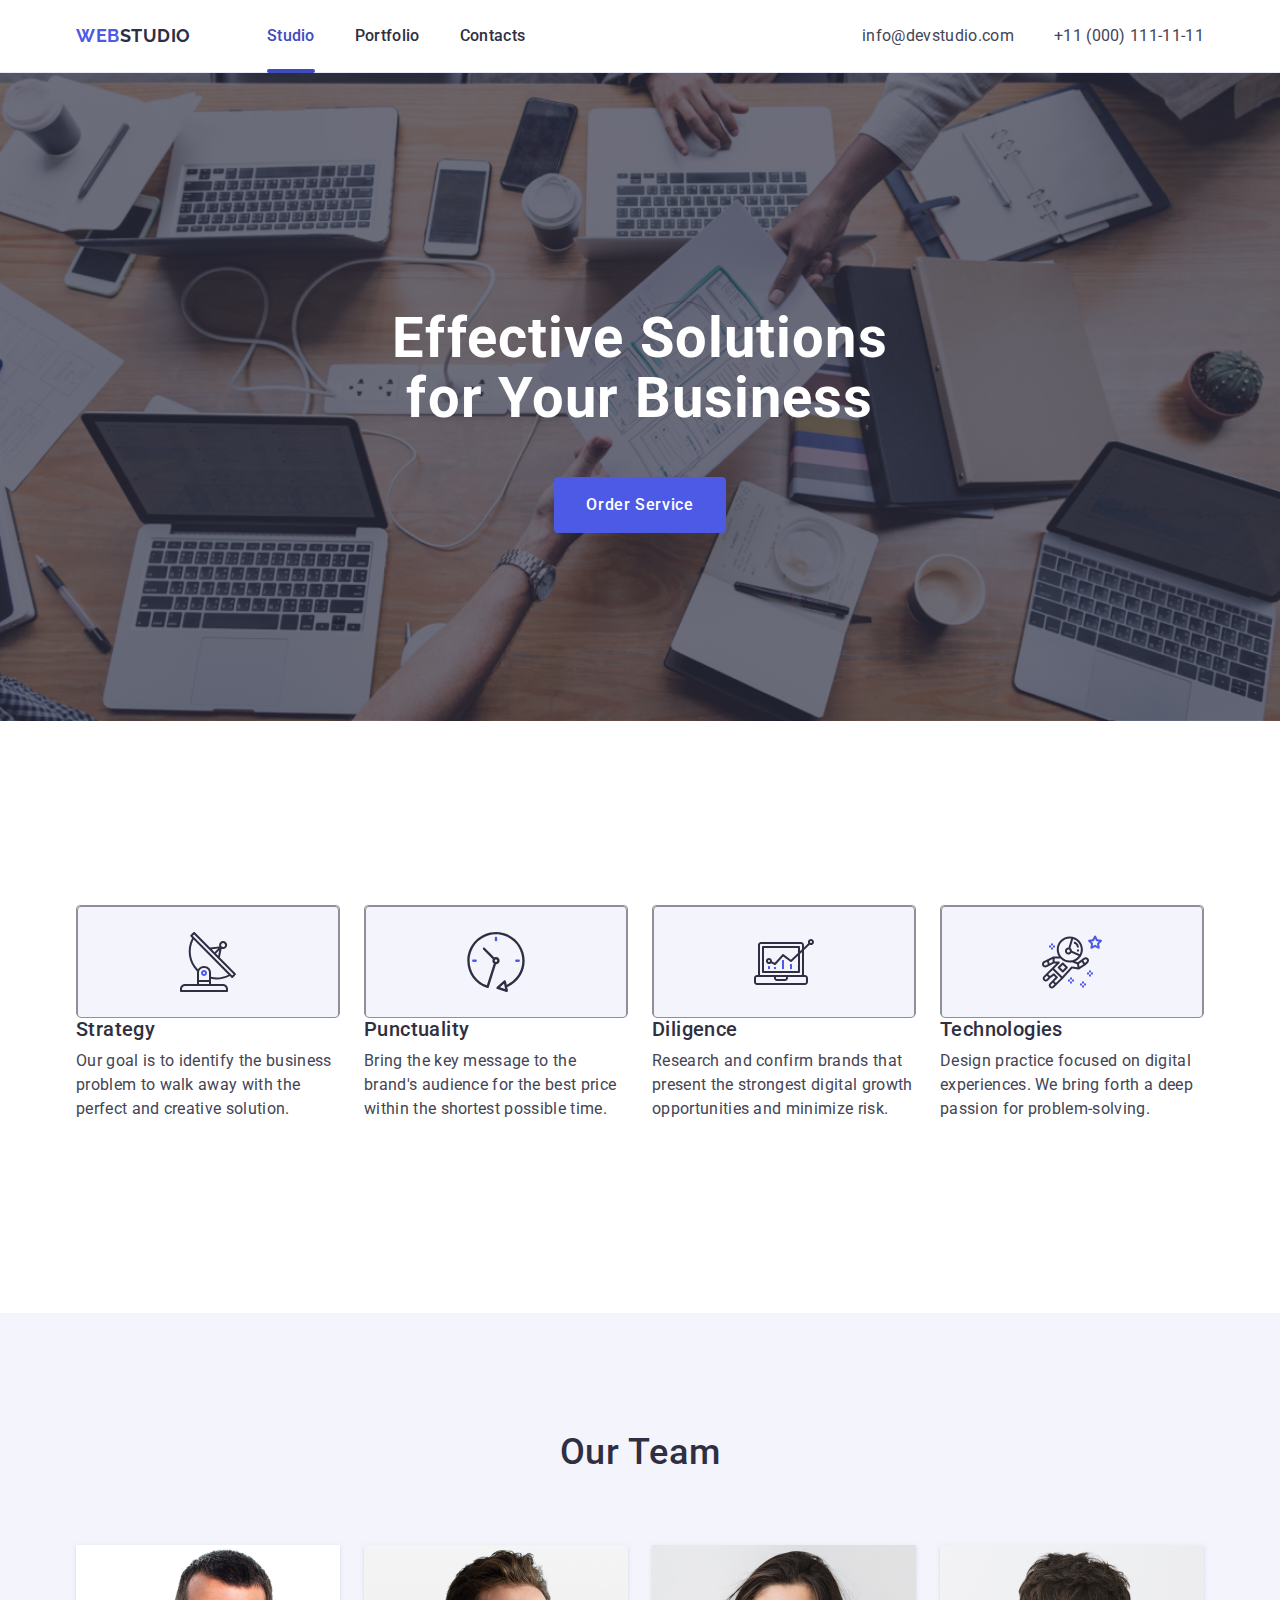
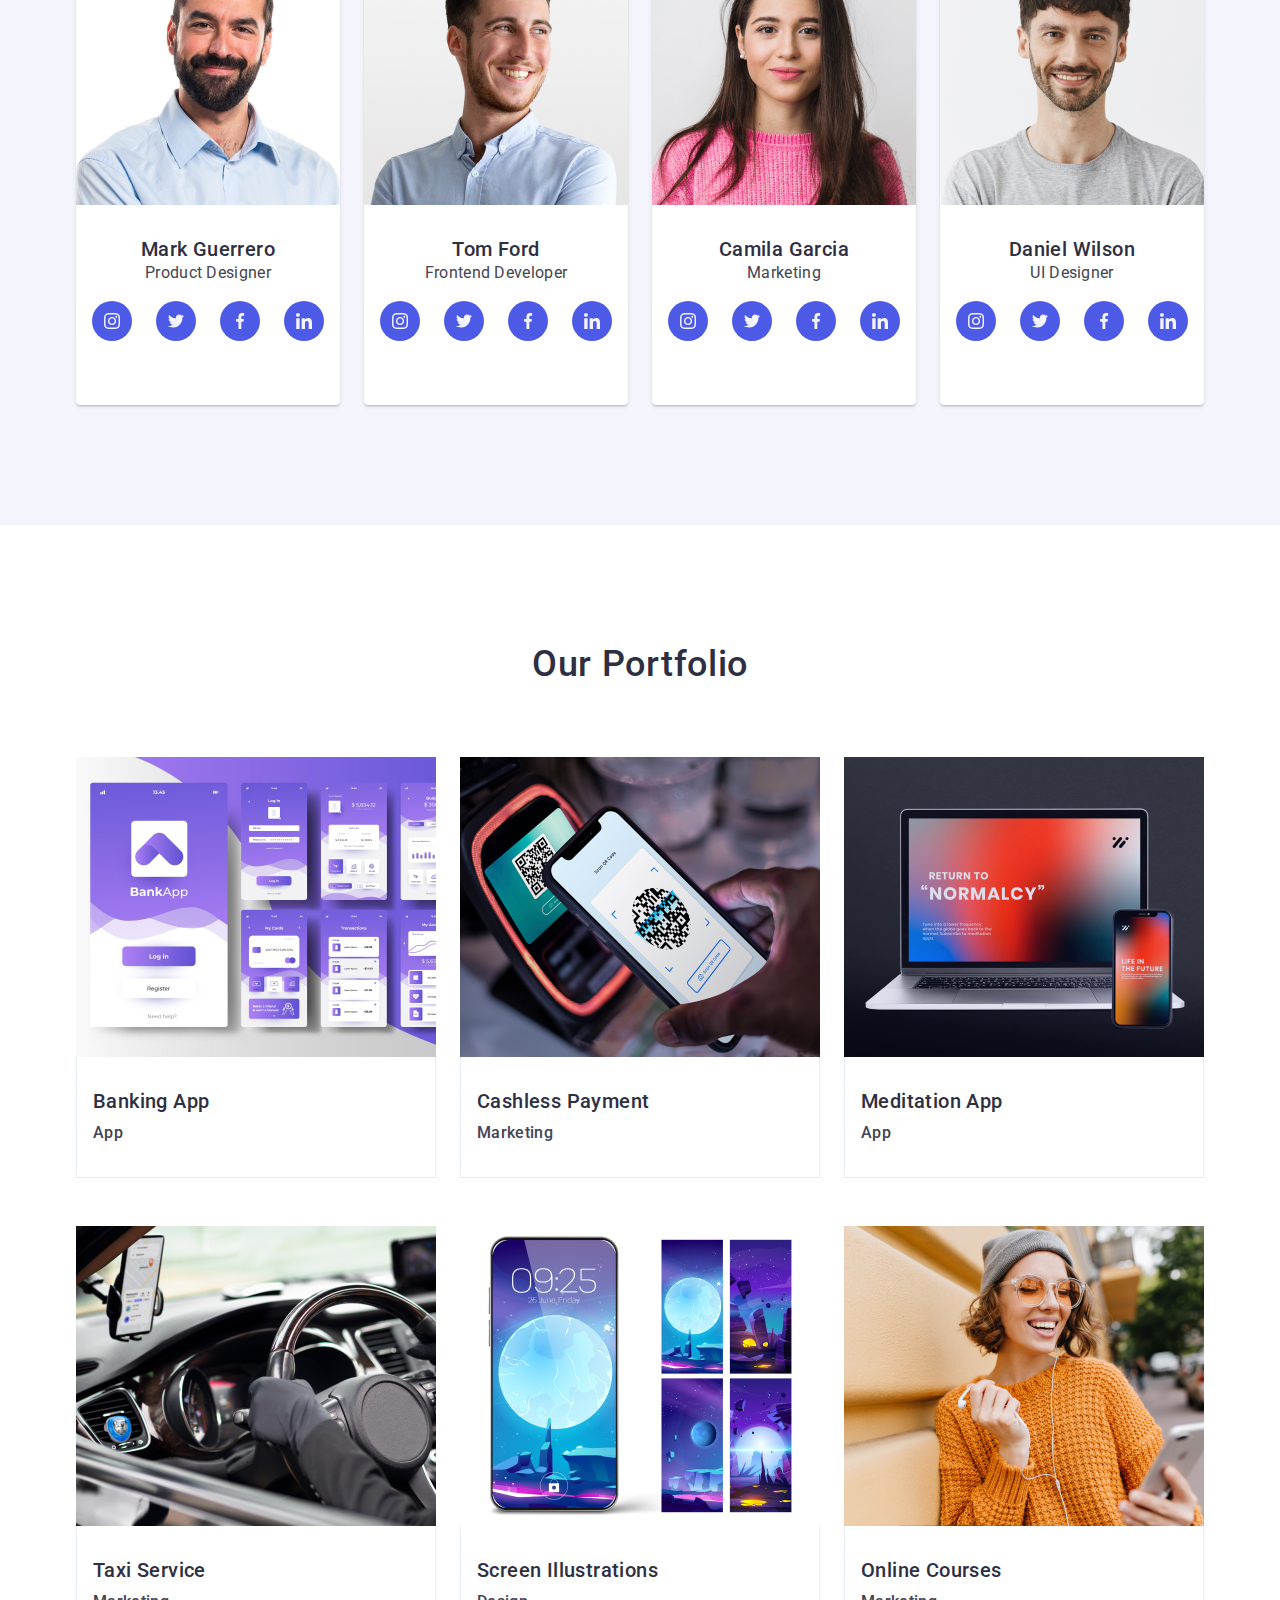
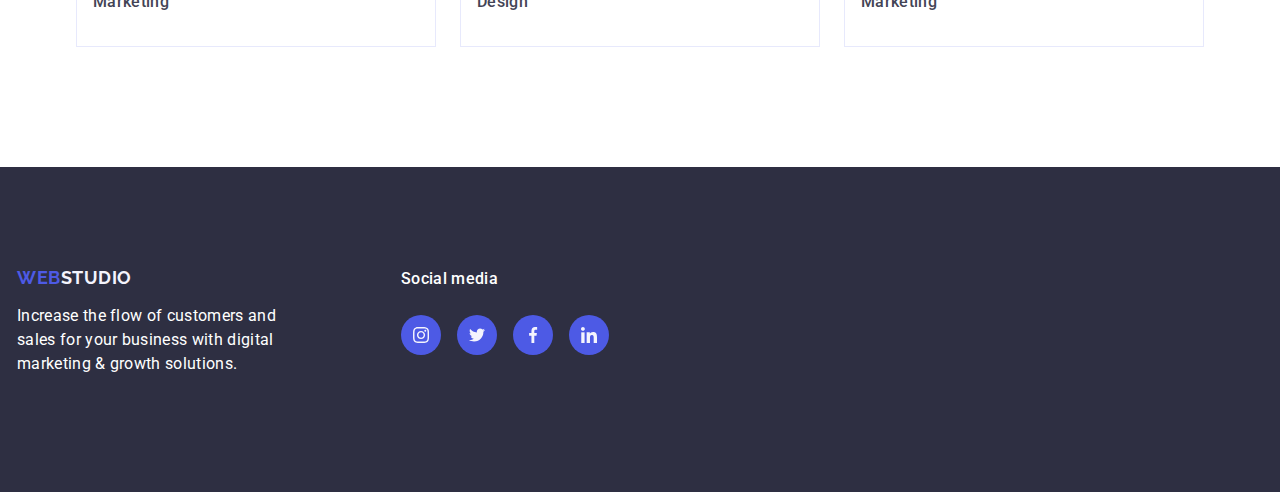
==== index.html @ f982f707 "add index file" ====
<!DOCTYPE html>
<html lang="en">
  <head>
    <meta charset="UTF-8" />
    <meta name="viewport" content="width=device-width, initial-scale=1.0" />
    <title>Document</title>
    <link
      rel="stylesheet"
      href="https://cdnjs.cloudflare.com/ajax/libs/modern-normalize/3.0.1/modern-normalize.min.css"
    />
    <link rel="preconnect" href="https://fonts.googleapis.com" />
    <link rel="preconnect" href="https://fonts.gstatic.com" crossorigin />
    <link
      href="https://fonts.googleapis.com/css2?family=Raleway:ital,wght@0,700;1,700&family=Roboto:wght@400;500;700&display=swap"
      rel="stylesheet"
    />

    <link rel="stylesheet" href="./css/styles.css" />
  </head>
  <body>
    <header class="main-header">
      <div class="container header-container">
        <nav class="header-nav">
          <a class="title" href="./index.html"
            >Web<span class="studio-header">Studio</span></a
          >
          <ul class="nav-list">
            <li><a class="nav-item active" href="./index.html">Studio</a></li>
            <li><a class="nav-item" href="">Portfolio</a></li>
            <li><a class="nav-item" href="">Contacts</a></li>
          </ul>
        </nav>
        <address class="address">
          <ul class="contact-list">
            <li>
              <a class="contact-info" href="mailto:info@devstudio.com"
                >info@devstudio.com</a
              >
            </li>
            <li>
              <a class="contact-info" href="tel:+110001111111"
                >+11 (000) 111-11-11</a
              >
            </li>
          </ul>
        </address>
      </div>
    </header>

    <main>
      <section class="hero-img">
        <div class="container">
          <h1 class="caption">Effective Solutions for Your Business</h1>
          <button class="button-service" type="button">Order Service</button>
        </div>
      </section>

      <section class="section-items">
        <div class="container section-list-items">
          <h2 class="visually-hidden">Key Principles of Growth</h2>
          <ul class="section-item">
            <li class="item">
              <div class="background-key-princ">
                <svg class="svg-item" width="64" height="64">
                  <use href="./images/icons.svg#icon-antenna"></use>
                </svg>
              </div>
              <h3 class="subject">Strategy</h3>
              <p class="text">
                Our goal is to identify the business problem to walk away with
                the perfect and creative solution.
              </p>
            </li>
            <li class="item">
              <div class="background-key-princ">
                <svg class="svg-item" width="64" height="64">
                  <use href="./images/icons.svg#icon-clock"></use>
                </svg>
              </div>
              <h3 class="subject">Punctuality</h3>
              <p class="text">
                Bring the key message to the brand's audience for the best price
                within the shortest possible time.
              </p>
            </li>
            <li class="item">
              <div class="background-key-princ">
                <svg class="svg-item" width="64" height="64">
                  <use href="./images/icons.svg#icon-diagram"></use>
                </svg>
              </div>
              <h3 class="subject">Diligence</h3>
              <p class="text">
                Research and confirm brands that present the strongest digital
                growth opportunities and minimize risk.
              </p>
            </li>
            <li class="item">
              <div class="background-key-princ">
                <svg class="svg-item" width="64" height="64">
                  <use href="./images/icons.svg#icon-astronaut"></use>
                </svg>
              </div>
              <h3 class="subject">Technologies</h3>
              <p class="text">
                Design practice focused on digital experiences. We bring forth a
                deep passion for problem-solving.
              </p>
            </li>
          </ul>
        </div>
      </section>

      <section class="section-team">
        <div class="container">
          <h2 class="team-item">Our Team</h2>
          <div class="list-team">
            <ul class="team">
              <li class="co-workers">
                <img
                  src="./images/Mark_Guerrero.jpg"
                  alt="Picture of Mark Guerrero"
                  width="264"
                  height="260"
                />

                <div class="employees">
                  <h3 class="title-employee">Mark Guerrero</h3>
                  <p class="text">Product Designer</p>
                  <ul class="social-list">
                    <li class="list-icon">
                      <a
                        class="social-links"
                        href="./index.html"
                        target="_blank"
                        rel="noopener noreferrer"
                      >
                        <svg class="icon" width="16" height="16">
                          <use
                            href="./images/icons.svg#icon-instagram"
                          ></use>
                        </svg>
                      </a>
                    </li>
                    <li class="list-icon">
                      <a
                        class="social-links"
                        href="https://www.twitter.com"
                        target="_blank"
                        rel="noopener noreferrer"
                      >
                        <svg class="icon" width="16" height="16">
                          <use
                            href="./images/icons.svg#icon-twitter"
                          ></use>
                        </svg>
                      </a>
                    </li>
                    <li class="list-icon">
                      <a
                        class="social-links"
                        href="./index.html"
                        target="_blank"
                        rel="noopener noreferrer"
                      >
                        <svg class="icon" width="16" height="16">
                          <use
                            href="./images/icons.svg#icon-facebook"
                          ></use>
                        </svg>
                      </a>
                    </li>
                    <li class="list-icon">
                      <a
                        class="social-links"
                        href="./index.html"
                        target="_blank"
                        rel="noopener noreferrer"
                      >
                        <svg class="icon" width="16" height="16">
                          <use
                            href="./images/icons.svg#icon-linkedin"
                          ></use>
                        </svg>
                      </a>
                    </li>
                  </ul>
                </div>
              </li>
              <li class="co-workers">
                <img
                  src="./images/Tom_Ford.jpg"
                  alt="Picture of Tom Ford"
                  width="264"
                  height="260"
                />
                <div class="employees">
                  <h3 class="title-employee">Tom Ford</h3>
                  <p class="text">Frontend Developer</p>
                  <ul class="social-list">
                    <li class="list-icon">
                      <a
                        class="social-links"
                        href="./index.html"
                        target="_blank"
                        rel="noopener noreferrer"
                      >
                        <svg class="icon" width="16" height="16">
                          <use
                            href="./images/icons.svg#icon-instagram"
                          ></use>
                        </svg>
                      </a>
                    </li>
                    <li class="list-icon">
                      <a
                        class="social-links"
                        href="https://www.twitter.com"
                        target="_blank"
                        rel="noopener noreferrer"
                      >
                        <svg class="icon" width="16" height="16">
                          <use
                            href="./images/icons.svg#icon-twitter"
                          ></use>
                        </svg>
                      </a>
                    </li>
                    <li class="list-icon">
                      <a
                        class="social-links"
                        href="./index.html"
                        target="_blank"
                        rel="noopener noreferrer"
                      >
                        <svg class="icon" width="16" height="16">
                          <use
                            href="./images/icons.svg#icon-facebook"
                          ></use>
                        </svg>
                      </a>
                    </li>
                    <li class="list-icon">
                      <a
                        class="social-links"
                        href="./index.html"
                        target="_blank"
                        rel="noopener noreferrer"
                      >
                        <svg class="icon" width="16" height="16">
                          <use
                            href="./images/icons.svg#icon-linkedin"
                          ></use>
                        </svg>
                      </a>
                    </li>
                  </ul>
                </div>
              </li>

              <li class="co-workers">
                <img
                  src="./images/Camila_Garcia.jpg"
                  alt="Picture of Camila Garcia"
                  width="264"
                  height="260"
                />
                <div class="employees">
                  <h3 class="title-employee">Camila Garcia</h3>
                  <p class="text">Marketing</p>
                  <ul class="social-list">
                    <li class="list-icon">
                      <a
                        class="social-links"
                        href="./index.html"
                        target="_blank"
                        rel="noopener noreferrer"
                      >
                        <svg class="icon" width="16" height="16">
                          <use
                            href="./images/icons.svg#icon-instagram"
                          ></use>
                        </svg>
                      </a>
                    </li>
                    <li class="list-icon">
                      <a
                        class="social-links"
                        href="https://www.twitter.com"
                        target="_blank"
                        rel="noopener noreferrer"
                      >
                        <svg class="icon" width="16" height="16">
                          <use
                            href="./images/icons.svg#icon-twitter"
                          ></use>
                        </svg>
                      </a>
                    </li>
                    <li class="list-icon">
                      <a
                        class="social-links"
                        href="./index.html"
                        target="_blank"
                        rel="noopener noreferrer"
                      >
                        <svg class="icon" width="16" height="16">
                          <use
                            href="./images/icons.svg#icon-facebook"
                          ></use>
                        </svg>
                      </a>
                    </li>
                    <li class="list-icon">
                      <a
                        class="social-links"
                        href="./index.html"
                        target="_blank"
                        rel="noopener noreferrer"
                      >
                        <svg class="icon" width="16" height="16">
                          <use
                            href="./images/icons.svg#icon-linkedin"
                          ></use>
                        </svg>
                      </a>
                    </li>
                  </ul>
                </div>
              </li>

              <li class="co-workers">
                <img
                  src="./images/Daniel_Wilson.jpg"
                  alt="Picture of Daniel Wilson"
                  width="264"
                  height="260"
                />
                <div class="employees">
                  <h3 class="title-employee">Daniel Wilson</h3>
                  <p class="text">UI Designer</p>

                  <ul class="social-list">
                    <li class="list-icon">
                      <a
                        class="social-links"
                        href="./index.html"
                        target="_blank"
                        rel="noopener noreferrer"
                      >
                        <svg class="icon" width="16" height="16">
                          <use
                            href="./images/icons.svg#icon-instagram"
                          ></use>
                        </svg>
                      </a>
                    </li>
                    <li class="list-icon">
                      <a
                        class="social-links"
                        href="https://www.twitter.com"
                        target="_blank"
                        rel="noopener noreferrer"
                      >
                        <svg class="icon" width="16" height="16">
                          <use
                            href="./images/icons.svg#icon-twitter"
                          ></use>
                        </svg>
                      </a>
                    </li>
                    <li class="list-icon">
                      <a
                        class="social-links"
                        href="./index.html"
                        target="_blank"
                        rel="noopener noreferrer"
                      >
                        <svg class="icon" width="16" height="16">
                          <use
                            href="./images/icons.svg#icon-facebook"
                          ></use>
                        </svg>
                      </a>
                    </li>
                    <li class="list-icon">
                      <a
                        class="social-links"
                        href="./index.html"
                        target="_blank"
                        rel="noopener noreferrer"
                      >
                        <svg class="icon" width="16" height="16">
                          <use
                            href="./images/icons.svg#icon-linkedin"
                          ></use>
                        </svg>
                      </a>
                    </li>
                  </ul>
                </div>
              </li>
            </ul>
          </div>
        </div>
      </section>

      <section class="section-portfolio">
        <div class="container">
          <h2 class="portfolio">Our Portfolio</h2>
          <ul class="list-portfolio">
            <li class="list-item-portfolio">
              <div class="overlay-div">
                <img
                  src="./images/banking.jpg"
                  alt="interface of banking app"
                  width="360"
                  height="300"
                />
                <p class="overlay">
                  14 Stylish and User-Friendly App Design Concepts · Task
                  Manager App · Calorie Tracker App · Exotic Fruit Ecommerce App
                  · Cloud Storage App
                </p>
              </div>
              <div class="item-portfolio">
                <h3 class="title-portfolio">Banking App</h3>
                <p class="subtitle-portfolio">App</p>
              </div>
            </li>
            <li class="list-item-portfolio">
              <div class="overlay-div">
                <img
                  src="./images/Cashless-Payment.jpg"
                  alt="process of cashless payment"
                  width="360"
                  height="300"
                />
                <p class="overlay">
                  14 Stylish and User-Friendly App Design Concepts · Task
                  Manager App · Calorie Tracker App · Exotic Fruit Ecommerce App
                  · Cloud Storage App
                </p>
              </div>
              <div class="item-portfolio">
                <h3 class="title-portfolio">Cashless Payment</h3>
                <p class="subtitle-portfolio">Marketing</p>
              </div>
            </li>
            <li class="list-item-portfolio">
              <div class="overlay-div">
                <img
                  src="./images/Meditation-App.jpg"
                  alt="Showing app"
                  width="360"
                  height="300"
                />
                <p class="overlay">
                  14 Stylish and User-Friendly App Design Concepts · Task
                  Manager App · Calorie Tracker App · Exotic Fruit Ecommerce App
                  · Cloud Storage App
                </p>
              </div>
              <div class="item-portfolio">
                <h3 class="title-portfolio">Meditation App</h3>
                <p class="subtitle-portfolio">App</p>
              </div>
            </li>

            <li class="list-item-portfolio">
              <div class="overlay-div">
                <img
                  src="./images/Taxi-Service.jpg"
                  alt="Car with driver"
                  width="360"
                  height="300"
                />
                <p class="overlay">
                  14 Stylish and User-Friendly App Design Concepts · Task
                  Manager App · Calorie Tracker App · Exotic Fruit Ecommerce App
                  · Cloud Storage App
                </p>
              </div>
              <div class="item-portfolio">
                <h3 class="title-portfolio">Taxi Service</h3>
                <p class="subtitle-portfolio">Marketing</p>
              </div>
            </li>

            <li class="list-item-portfolio">
              <div class="overlay-div">
                <img
                  src="./images/Screen-Illustrations.jpg"
                  alt="Home Screen with wallpaper"
                  width="360"
                  height="300"
                />
                <p class="overlay">
                  14 Stylish and User-Friendly App Design Concepts · Task
                  Manager App · Calorie Tracker App · Exotic Fruit Ecommerce App
                  · Cloud Storage App
                </p>
              </div>
              <div class="item-portfolio">
                <h3 class="title-portfolio">Screen Illustrations</h3>
                <p class="subtitle-portfolio">Design</p>
              </div>
            </li>

            <li class="list-item-portfolio">
              <div class="overlay-div">
                <img
                  src="./images/Online-Courses.jpg"
                  alt="Woman with a headphones"
                  width="360"
                  height="300"
                />
                <p class="overlay">
                  14 Stylish and User-Friendly App Design Concepts · Task
                  Manager App · Calorie Tracker App · Exotic Fruit Ecommerce App
                  · Cloud Storage App
                </p>
              </div>
              <div class="item-portfolio">
                <h3 class="title-portfolio">Online Courses</h3>
                <p class="subtitle-portfolio">Marketing</p>
              </div>
            </li>
          </ul>
        </div>
      </section>
    </main>

    <footer class="footer">
      <div class="container footer-wrapper">
        <div class="logo-name">
          <a class="title-footer" href="./index.html"
            >Web<span class="studio-footer">Studio </span>
          </a>
          <p class="text-footer">
            Increase the flow of customers and sales for your business with
            digital marketing & growth solutions.
          </p>
        </div>
        <div class="text-list">
          <p class="social-footer">Social media</p>

          <ul class="social-list-footer">
            <li class="list-icon icon-footer">
              <a
                class="social-links-footer"
                href="./index.html"
                target="_blank"
                rel="noopener noreferrer"
              >
                <svg class="icon" width="24" height="24">
                  <use href="./images/icons.svg#icon-instagram"></use>
                </svg>
              </a>
            </li>
            <li class="list-icon icon-footer">
              <a
                class="social-links-footer"
                href="https://www.twitter.com"
                target="_blank"
                rel="noopener noreferrer"
              >
                <svg class="icon" width="24" height="24">
                  <use href="./images/icons.svg#icon-twitter"></use>
                </svg>
              </a>
            </li>
            <li class="list-icon icon-footer">
              <a
                class="social-links-footer"
                href="./index.html"
                target="_blank"
                rel="noopener noreferrer"
              >
                <svg class="icon" width="24" height="24">
                  <use href="./images/icons.svg#icon-facebook"></use>
                </svg>
              </a>
            </li>
            <li class="list-icon icon-footer">
              <a
                class="social-links-footer"
                href="./index.html"
                target="_blank"
                rel="noopener noreferrer"
              >
                <svg class="icon icon-svg" width="24" height="24">
                  <use href="./images/icons.svg#icon-linkedin"></use>
                </svg>
              </a>
            </li>
          </ul>
        </div>
      </div>
    </footer>
  </body>
</html>
---- css/styles.css ----
body {
  font-family: 'Roboto', sans-serif;
  font-weight: 500;
  font-size: 16px;
  line-height: 1.5;
  letter-spacing: 2%;
  color: #434455;
  background-color: #ffffff;
}
:root {
  --cornflower: #6495ed;
}
a {
  text-decoration: none;
}
img {
  display: block;
}
*,
*::before,
*::after {
  box-sizing: border-box;
  margin: 0;
  padding: 0;
  border: 0;
  font-size: 100%;
  font: inherit;
  vertical-align: baseline;
}
ul,
ol {
  list-style: none;
  margin: 0;
  padding: 0;
}
h1,
h2,
h3,
h4,
h5,
h6,
p {
  margin: 0;
}

.container {
  max-width: 1158px;
  padding: 0 15px;
  margin: 0 auto;
}
.main-header {
  border-bottom: 1px solid #e7e9fc;
  box-shadow: 0 1px 6px 0 rgba(46, 47, 66, 0.08),
    0 1px 1px 0 rgba(46, 47, 66, 0.16), 0 2px 1px 0 rgba(46, 47, 66, 0.08);
}

.title {
  font-family: 'Raleway', sans-serif;
  color: #4d5ae5;
  font-weight: 700;
  font-size: 18px;
  line-height: 1.17;
  letter-spacing: 0.03em;
  text-transform: uppercase;
  padding: 24px 0;
  margin-right: 76px;
}

.studio-header {
  font-family: 'Raleway', sans-serif;
  color: #2e2f42;
  font-weight: 700;
  font-size: 18px;
  line-height: 1.17;
  letter-spacing: 0.03em;
  text-transform: uppercase;
}

.header-container {
  display: flex;
  align-items: center;
}
.header-nav {
  display: flex;
  align-items: center;
}
.nav-list {
  display: flex;
  align-items: center;
  gap: 40px;
}

.nav-item.active {
  color: #404bbf;
}

.nav-item.active::after {
  content: '';
  position: absolute;
  bottom: -1px;
  left: 0;
  width: 100%;
  height: 4px;
  color: #404bbf;
  background-color: #404bbf;
  border-radius: 2px;
}

.nav-item {
  color: #2e2f42;
  font-weight: 500;
  letter-spacing: 0.02em;
  padding: 24px 0;
  display: block;
  position: relative;
  transition: color 250ms cubic-bezier(0.4, 0, 0.2, 1);
}

.nav-item:hover,
.nav-item:focus {
  color: #404bbf;
}
.address {
  font-style: normal;
  margin-left: auto;
}
.contact-list {
  display: flex;
  gap: 40px;
  align-items: center;
}

.contact-info {
  display: block;
  color: #434455;
  font-style: normal;
  letter-spacing: 0.02em;
  font-weight: 400;
  padding: 24px 0;
  transition: color 250ms cubic-bezier(0.4, 0, 0.2, 1);
}

.contact-info:hover,
.contact-info:focus {
  color: #404bbf;
}

.hero-img {
  background-image: linear-gradient(rgba(46, 47, 66, 0.7), rgba(46, 47, 66, 0.7)), url(../images/people-office.jpg); 
  padding: 188px 0;
  background-size: cover;
  background-position: center;
  max-width: 1440px;
  margin: auto;
  background-repeat: no-repeat;
}
.caption {
  font-weight: 700;
  font-size: 56px;
  line-height: 1.07;
  text-align: center;
  letter-spacing: 0.02em;
  max-width: 496px;
  color: #ffffff;
  margin: 0 auto;
  margin-top: 48px;
  margin-bottom: 48px;
}
.button-service {
  display: block;
  color: #ffffff;
  background-color: #4d5ae5;
  font-weight: 500;
  cursor: pointer;
  line-height: 1.5;
  letter-spacing: 0.04em;
  padding: 16px 32px;
  margin: 0 auto;
  font-size: 16px;
  border-radius: 4px;
  min-width: 169px;
  border: none;
  transition: background-color 250ms cubic-bezier(0.4, 0, 0.2, 1);;
}

.button-service:hover,
.button-service:focus {
  background-color: #404bbf;
  color: #ffffff;
}

.section-items {
  padding: 120px 0;
}

.visually-hidden {
  position: absolute;
  width: 1px;
  height: 1px;
  margin: -1px;
  border: 0;
  padding: 0;
  white-space: nowrap;
  clip-path: inset(100%);
  clip: rect(0 0 0 0);
  overflow: hidden;
}


.section-item {
  display: flex;
  justify-content: center;
  font-size: 16px;
  align-items: center;
  gap: 24px;
  height: 112px;
  margin-bottom: 8px;
 
}
.background-key-princ {
  display: flex;
  width: 264px;
  height: 112px;
  border: 1px solid #8e8f99;
  background-color: #f4f4fd; 
  border-radius: 4px;
  padding-bottom: 8px;
}
.section-list-items {
  display: flex;
  align-items: center;
  justify-content: center;
  height: 112px; 
  margin-top: 120px;
  margin-bottom: 120px; 
}
.item {
  width: calc((100% - 3 * 24px) / 4);
}

.svg-item {
  width: 264px;
  height: 112px;
  border: 1px solid #8e8f99;
  background-color: #f4f4fd; 
  border-radius: 4px;
  padding: 24px 100px;
}

.subject {
  width: 264px;
  font-weight: 500;
  font-size: 20px;
  line-height: 1.2;
  letter-spacing: 0.02em;
  color: #2e2f42;
  align-items: center;
  margin-bottom: 8px;
}
.text {
  flex-direction: column;
  justify-content: space-between;
  font-weight: 400;
  font-size: 16px;
  line-height: 1.5;
  letter-spacing: 0.02em;
  color: #434455;
}

.section-team {
  background-color: #f4f4fd;
  padding: 120px 0;
}
.team-item {
  font-size: 36px;
  line-height: 1.11;
  text-align: center;
  letter-spacing: 0.02em;
  text-transform: capitalize;
  color: #2e2f42;
  margin-bottom: 72px;
}
.team {
  display: flex;
  gap: 24px;
}
.co-workers {
  background-color: #ffffff;
  border-radius: 0 0 4px 4px;
  width: calc((100% - 72px) / 4);
  text-align: center;
  box-shadow: 0px 1px 6px rgba(46, 47, 66, 0.08), 0px 1px 1px rgba(46, 47, 66, 0.16), 0px 2px 1px rgba(46, 47, 66, 0.08); 
border-radius: 0px 0px 4px 4px;
}
.employees {
  padding: 32px 0;
}

.title-employee {
  font-weight: 500;
  font-size: 20px;
  line-height: 1.2;
  letter-spacing: 0.02em;
  color: #2e2f42;
  
}
.social-list {
  display: flex;
  justify-content: center;
  align-items: center;
  list-style: none;
  margin-top: 8px;
  gap: 24px;
}

.list-icon {
  display: flex; 
  justify-content: center; 
  align-items: center;
  margin-top: 8px;
}
.social-links {
  display: flex;
  align-items: center;
  justify-content: center;
  background-color: #4d5ae5;
  width: 40px;
  height: 40px;
  border-radius: 50%;
  margin-bottom: 32px;
  
}
.icon {
  width: 16px;
  height: 16px;
  fill: #ffffff;
}

.social-links:hover {
  background-color: #31d0aa;
  
}

.section-portfolio {
  padding: 120px 0 120px 0;
}
.portfolio {
  font-size: 36px;
  line-height: 1.11;
  text-align: center;
  letter-spacing: 0.02em;
  text-transform: capitalize;
  color: #2e2f42;
  margin-bottom: 72px;
}

.list-portfolio {
  display: flex;
  flex-wrap: wrap;
  margin-top: 72px;
  gap: 24px;
  row-gap: 48px;
}
.list-portfolio:hover {
  transform: translateY(0%);
}

.item-portfolio {
  border: 1px solid #e7e9fc;
  border-top: none;
  padding: 32px 16px;
}
.list-item-portfolio {
  width: calc((100% - 48px) / 3);
  transition: box-shadow 250ms cubic-bezier(0.4, 0, 0.2, 1);
}
.list-item-portfolio:hover {
  box-shadow: 0px 4px 12px rgba(46, 47, 66, 0.12), 
   0px 4px 6px rgba(46, 47, 66, 0.16), 
  0px 8px 4px rgba(46, 47, 66, 0.1);
  transform: translateY(0%);
}
.overlay-div {
  position: relative;
  overflow: hidden;
}
.overlay {
  position: absolute;
  top: 0;
  left: 0;
  width: 100%;
  height: 100%;
  padding: 40px 32px; 
  font-size: 16px;
  line-height: 1.5;
  letter-spacing: 0.02em;
  color: var(--color-overlay-text, #f4f4fd); 
  background-color: #4d5ae5;
  transform: translateY(100%);
  transition: transform 250ms cubic-bezier(0.4, 0, 0.2, 1); 
}
.overlay-div:hover .overlay {
  transform: translateY(0);
}
.title-portfolio {
  font-weight: 500;
  font-size: 20px;
  line-height: 1.2;
  letter-spacing: 0.02em;
  color: #2e2f42;
  margin-bottom: 8px;
}
.subtitle-portfolio {
  font-size: 16px;
  line-height: 1.5;
  letter-spacing: 0.02em;
  color: #434455;
}
.footer {
  color: #f4f4fd;
  background-color: #2e2f42;
  padding: 100px 0;
}
.footer-wrapper {
  display: flex;
  align-items: baseline;
  margin-right: 120px;
}

.title-footer {
  display: flex;
  font-family: 'Raleway', sans-serif;
  color: #4d5ae5;
  font-weight: 700;
  font-size: 18px;
  line-height: 1.17;
  letter-spacing: 0.03em;
  text-transform: uppercase;
  margin-bottom: 16px;
}
.logo-name {
  margin-right: 120px;
}
.text-footer {
  font-family: var(--font-family);
  font-weight: 400;
  font-size: 16px;
  line-height: 150%;
  letter-spacing: 0.02em;
  margin-bottom: 16px;
  color: #FFFFFF;
  width: 264px;
}

.studio-footer {
  color: #f4f4fd;
}

.social-footer {
  display: flex;
  font-weight: 500;
  font-size: 16px;
  line-height: 1.5;
  letter-spacing: 0.02em;
  margin-bottom: 16px;
  color: #FFFFFF;
 
}
.social-list-footer {
  display: flex;
  gap: 16px; /* Відступи між іконками */
  justify-content: center;
  align-items: center;
  list-style: none;
  padding: 0;
  margin: 0;
}
.social-links-footer {
  display: flex;
  width: 40px; /* Фіксована ширина */
  height: 40px; /* Фіксована висота */
  background-color: #4d5ae5;
  border-radius: 50%;
  align-items: center;
  justify-content: center;
  transition: background-color 250ms cubic-bezier(0.4, 0, 0.2, 1); 
}
.social-links-footer:hover,
.social-links-footer:focus {
  background-color: #31d0aa;
}

.icon-svg {
  width: 16px;
  height: 16px;
  fill: #ffffff;
}
.icon-footer {
  width: 40px;
  height: 40px;
  display: flex; 
  justify-content: center;
  align-items: center;
}
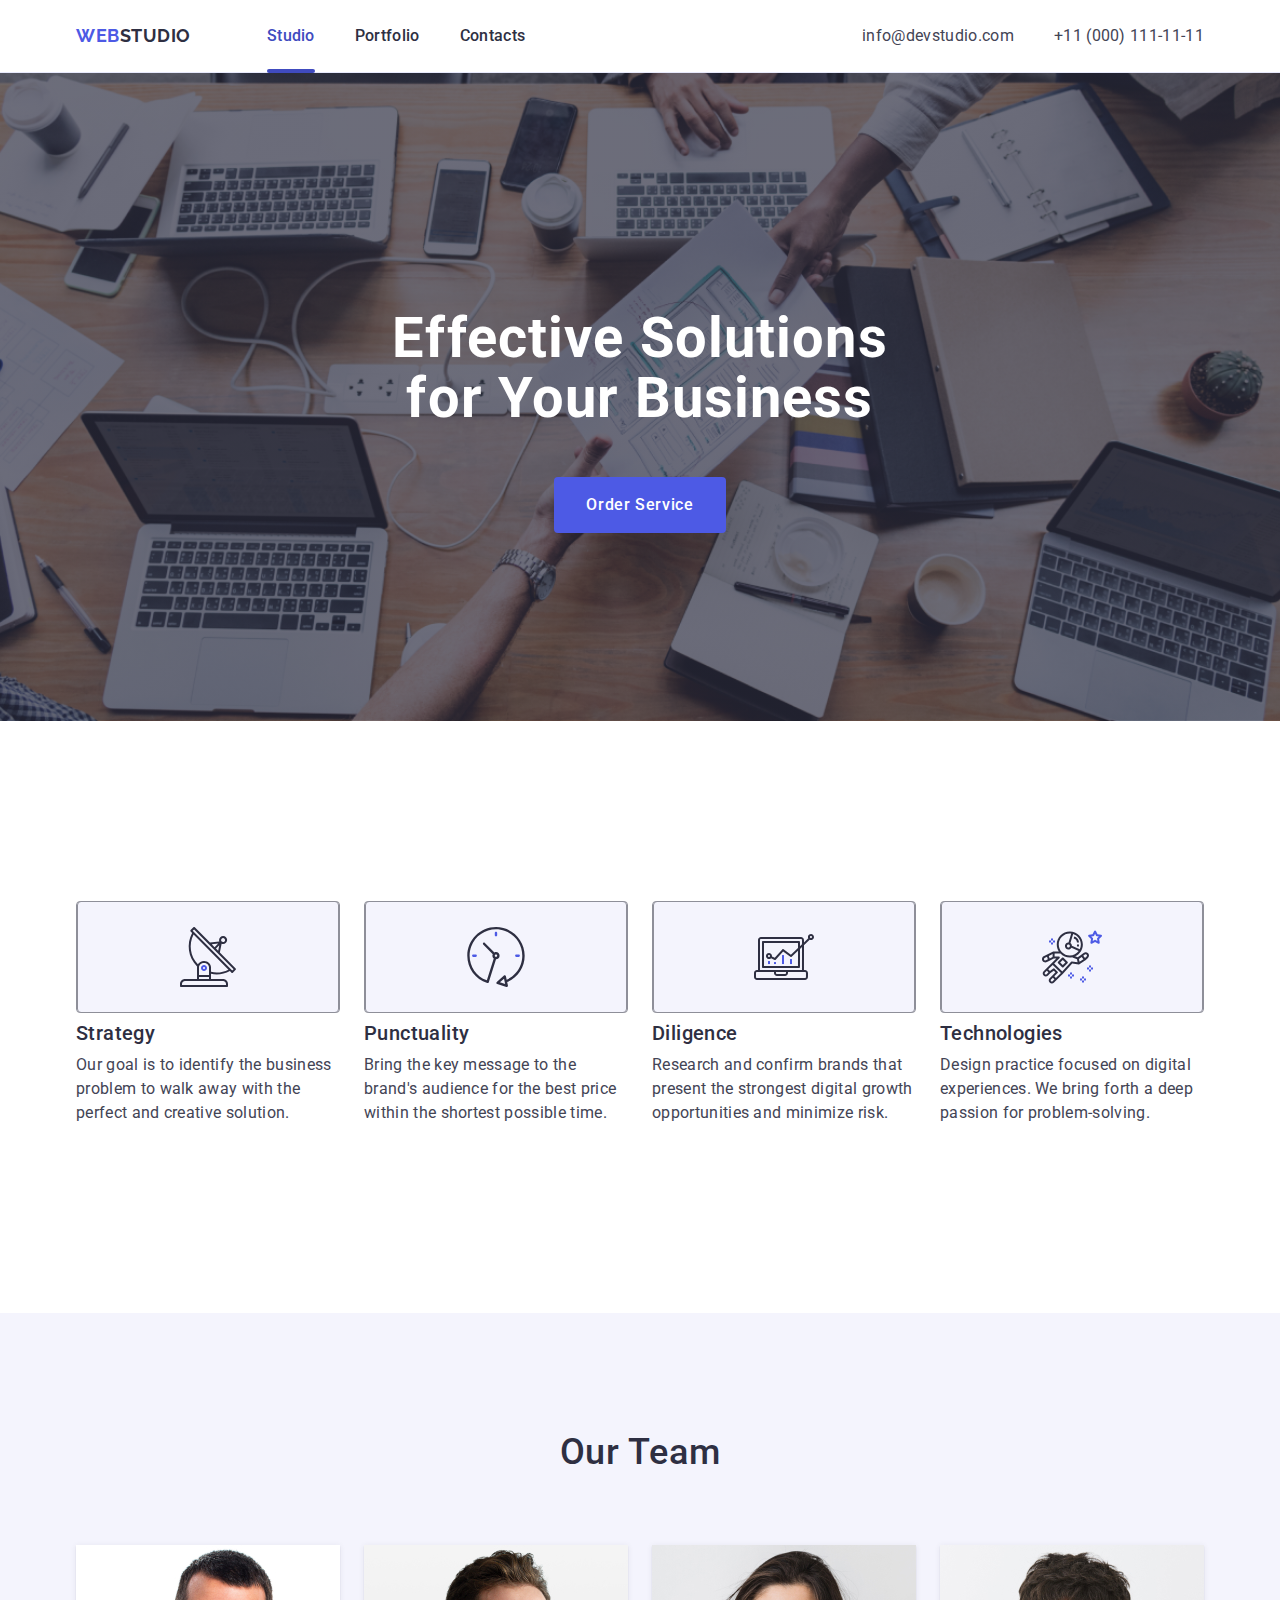
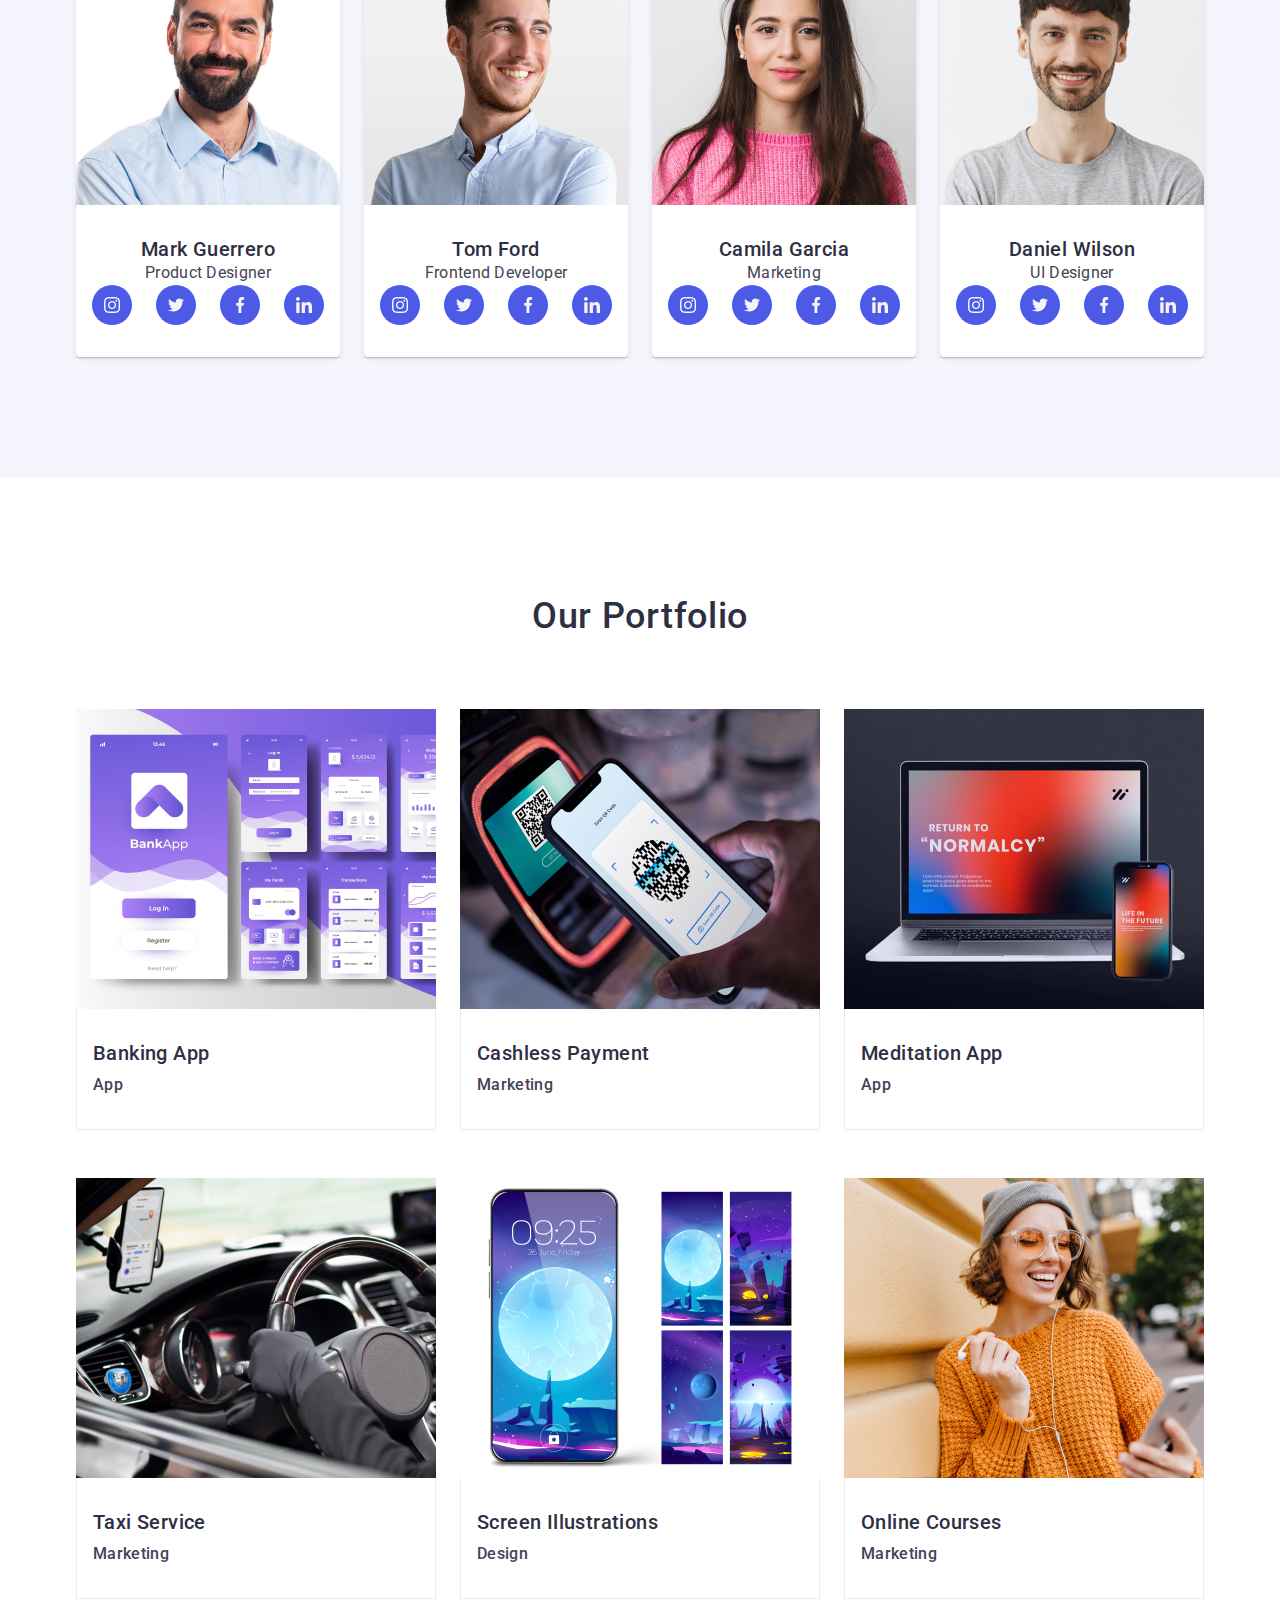
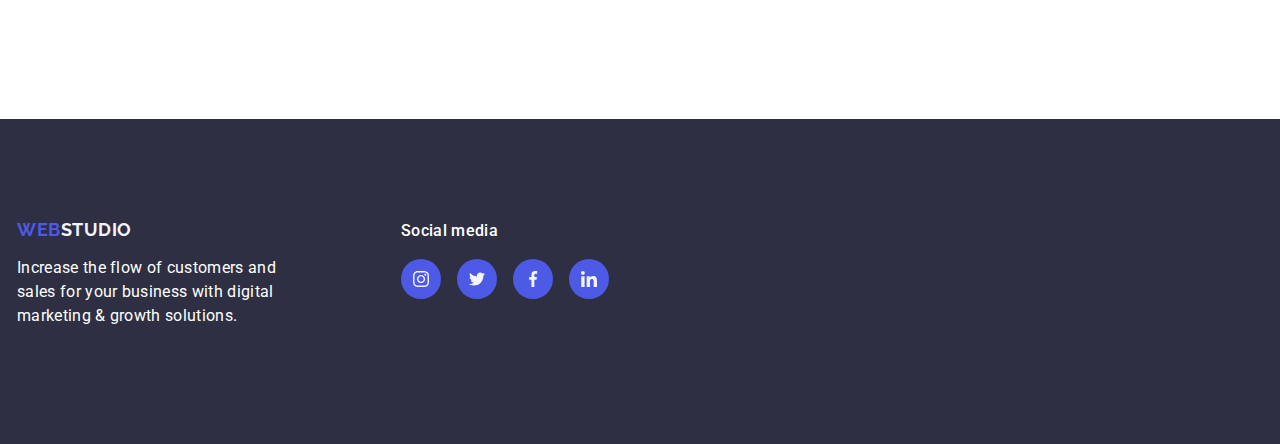
==== commit 9fc46154: "add index file" ====
--- a/index.html
+++ b/index.html
@@ -110,12 +110,12 @@
           </ul>
         </div>
       </section>
-
       <section class="section-team">
         <div class="container">
           <h2 class="team-item">Our Team</h2>
           <div class="list-team">
             <ul class="team">
+           
               <li class="co-workers">
                 <img
                   src="./images/Mark_Guerrero.jpg"
@@ -123,70 +123,65 @@
                   width="264"
                   height="260"
                 />
-
                 <div class="employees">
                   <h3 class="title-employee">Mark Guerrero</h3>
                   <p class="text">Product Designer</p>
-                  <ul class="social-list">
-                    <li class="list-icon">
-                      <a
-                        class="social-links"
-                        href="./index.html"
-                        target="_blank"
-                        rel="noopener noreferrer"
-                      >
-                        <svg class="icon" width="16" height="16">
-                          <use
-                            href="./images/icons.svg#icon-instagram"
-                          ></use>
-                        </svg>
-                      </a>
-                    </li>
-                    <li class="list-icon">
-                      <a
-                        class="social-links"
-                        href="https://www.twitter.com"
-                        target="_blank"
-                        rel="noopener noreferrer"
-                      >
-                        <svg class="icon" width="16" height="16">
-                          <use
-                            href="./images/icons.svg#icon-twitter"
-                          ></use>
-                        </svg>
-                      </a>
-                    </li>
-                    <li class="list-icon">
-                      <a
-                        class="social-links"
-                        href="./index.html"
-                        target="_blank"
-                        rel="noopener noreferrer"
-                      >
-                        <svg class="icon" width="16" height="16">
-                          <use
-                            href="./images/icons.svg#icon-facebook"
-                          ></use>
-                        </svg>
-                      </a>
-                    </li>
-                    <li class="list-icon">
-                      <a
-                        class="social-links"
-                        href="./index.html"
-                        target="_blank"
-                        rel="noopener noreferrer"
-                      >
-                        <svg class="icon" width="16" height="16">
-                          <use
-                            href="./images/icons.svg#icon-linkedin"
-                          ></use>
-                        </svg>
-                      </a>
-                    </li>
-                  </ul>
+                  <div class="social-container">
+                    <ul class="social-list">
+                      <li class="list-icon">
+                        <a
+                          class="social-links"
+                          href="./index.html"
+                          target="_blank"
+                          rel="noopener noreferrer"
+                        >
+                          <svg class="icon" width="16" height="16">
+                            <use href="./images/icons.svg#icon-instagram"></use>
+                          </svg>
+                        </a>
+                      </li>
+                      <li class="list-icon">
+                        <a
+                          class="social-links"
+                          href="https://www.twitter.com"
+                          target="_blank"
+                          rel="noopener noreferrer"
+                        >
+                          <svg class="icon" width="16" height="16">
+                            <use href="./images/icons.svg#icon-twitter"></use>
+                          </svg>
+                        </a>
+                      </li>
+                      <li class="list-icon">
+                        <a
+                          class="social-links"
+                          href="./index.html"
+                          target="_blank"
+                          rel="noopener noreferrer"
+                        >
+                          <svg class="icon" width="16" height="16">
+                            <use href="./images/icons.svg#icon-facebook"></use>
+                          </svg>
+                        </a>
+                      </li>
+                      <li class="list-icon">
+                        <a
+                          class="social-links"
+                          href="./index.html"
+                          target="_blank"
+                          rel="noopener noreferrer"
+                        >
+                          <svg class="icon" width="16" height="16">
+                            <use href="./images/icons.svg#icon-linkedin"></use>
+                          </svg>
+                        </a>
+                      </li>
+                    </ul>
+                  </div>
                 </div>
               </li>
+
+            
               <li class="co-workers">
                 <img
                   src="./images/Tom_Ford.jpg"
@@ -197,67 +192,62 @@
                 <div class="employees">
                   <h3 class="title-employee">Tom Ford</h3>
                   <p class="text">Frontend Developer</p>
-                  <ul class="social-list">
-                    <li class="list-icon">
-                      <a
-                        class="social-links"
-                        href="./index.html"
-                        target="_blank"
-                        rel="noopener noreferrer"
-                      >
-                        <svg class="icon" width="16" height="16">
-                          <use
-                            href="./images/icons.svg#icon-instagram"
-                          ></use>
-                        </svg>
-                      </a>
-                    </li>
-                    <li class="list-icon">
-                      <a
-                        class="social-links"
-                        href="https://www.twitter.com"
-                        target="_blank"
-                        rel="noopener noreferrer"
-                      >
-                        <svg class="icon" width="16" height="16">
-                          <use
-                            href="./images/icons.svg#icon-twitter"
-                          ></use>
-                        </svg>
-                      </a>
-                    </li>
-                    <li class="list-icon">
-                      <a
-                        class="social-links"
-                        href="./index.html"
-                        target="_blank"
-                        rel="noopener noreferrer"
-                      >
-                        <svg class="icon" width="16" height="16">
-                          <use
-                            href="./images/icons.svg#icon-facebook"
-                          ></use>
-                        </svg>
-                      </a>
-                    </li>
-                    <li class="list-icon">
-                      <a
-                        class="social-links"
-                        href="./index.html"
-                        target="_blank"
-                        rel="noopener noreferrer"
-                      >
-                        <svg class="icon" width="16" height="16">
-                          <use
-                            href="./images/icons.svg#icon-linkedin"
-                          ></use>
-                        </svg>
-                      </a>
-                    </li>
-                  </ul>
+                  <div class="social-container">
+                    <ul class="social-list">
+                      <li class="list-icon">
+                        <a
+                          class="social-links"
+                          href="./index.html"
+                          target="_blank"
+                          rel="noopener noreferrer"
+                        >
+                          <svg class="icon" width="16" height="16">
+                            <use href="./images/icons.svg#icon-instagram"></use>
+                          </svg>
+                        </a>
+                      </li>
+                      <li class="list-icon">
+                        <a
+                          class="social-links"
+                          href="https://www.twitter.com"
+                          target="_blank"
+                          rel="noopener noreferrer"
+                        >
+                          <svg class="icon" width="16" height="16">
+                            <use href="./images/icons.svg#icon-twitter"></use>
+                          </svg>
+                        </a>
+                      </li>
+                      <li class="list-icon">
+                        <a
+                          class="social-links"
+                          href="./index.html"
+                          target="_blank"
+                          rel="noopener noreferrer"
+                        >
+                          <svg class="icon" width="16" height="16">
+                            <use href="./images/icons.svg#icon-facebook"></use>
+                          </svg>
+                        </a>
+                      </li>
+                      <li class="list-icon">
+                        <a
+                          class="social-links"
+                          href="./index.html"
+                          target="_blank"
+                          rel="noopener noreferrer"
+                        >
+                          <svg class="icon" width="16" height="16">
+                            <use href="./images/icons.svg#icon-linkedin"></use>
+                          </svg>
+                        </a>
+                      </li>
+                    </ul>
+                  </div>
                 </div>
               </li>
 
+         
               <li class="co-workers">
                 <img
                   src="./images/Camila_Garcia.jpg"
@@ -277,9 +267,7 @@
                         rel="noopener noreferrer"
                       >
                         <svg class="icon" width="16" height="16">
-                          <use
-                            href="./images/icons.svg#icon-instagram"
-                          ></use>
+                          <use href="./images/icons.svg#icon-instagram"></use>
                         </svg>
                       </a>
                     </li>
@@ -291,9 +279,7 @@
                         rel="noopener noreferrer"
                       >
                         <svg class="icon" width="16" height="16">
-                          <use
-                            href="./images/icons.svg#icon-twitter"
-                          ></use>
+                          <use href="./images/icons.svg#icon-twitter"></use>
                         </svg>
                       </a>
                     </li>
@@ -305,9 +291,7 @@
                         rel="noopener noreferrer"
                       >
                         <svg class="icon" width="16" height="16">
-                          <use
-                            href="./images/icons.svg#icon-facebook"
-                          ></use>
+                          <use href="./images/icons.svg#icon-facebook"></use>
                         </svg>
                       </a>
                     </li>
@@ -319,9 +303,7 @@
                         rel="noopener noreferrer"
                       >
                         <svg class="icon" width="16" height="16">
-                          <use
-                            href="./images/icons.svg#icon-linkedin"
-                          ></use>
+                          <use href="./images/icons.svg#icon-linkedin"></use>
                         </svg>
                       </a>
                     </li>
@@ -329,6 +311,7 @@
                 </div>
               </li>
 
+         
               <li class="co-workers">
                 <img
                   src="./images/Daniel_Wilson.jpg"
@@ -339,65 +322,58 @@
                 <div class="employees">
                   <h3 class="title-employee">Daniel Wilson</h3>
                   <p class="text">UI Designer</p>
-
-                  <ul class="social-list">
-                    <li class="list-icon">
-                      <a
-                        class="social-links"
-                        href="./index.html"
-                        target="_blank"
-                        rel="noopener noreferrer"
-                      >
-                        <svg class="icon" width="16" height="16">
-                          <use
-                            href="./images/icons.svg#icon-instagram"
-                          ></use>
-                        </svg>
-                      </a>
-                    </li>
-                    <li class="list-icon">
-                      <a
-                        class="social-links"
-                        href="https://www.twitter.com"
-                        target="_blank"
-                        rel="noopener noreferrer"
-                      >
-                        <svg class="icon" width="16" height="16">
-                          <use
-                            href="./images/icons.svg#icon-twitter"
-                          ></use>
-                        </svg>
-                      </a>
-                    </li>
-                    <li class="list-icon">
-                      <a
-                        class="social-links"
-                        href="./index.html"
-                        target="_blank"
-                        rel="noopener noreferrer"
-                      >
-                        <svg class="icon" width="16" height="16">
-                          <use
-                            href="./images/icons.svg#icon-facebook"
-                          ></use>
-                        </svg>
-                      </a>
-                    </li>
-                    <li class="list-icon">
-                      <a
-                        class="social-links"
-                        href="./index.html"
-                        target="_blank"
-                        rel="noopener noreferrer"
-                      >
-                        <svg class="icon" width="16" height="16">
-                          <use
-                            href="./images/icons.svg#icon-linkedin"
-                          ></use>
-                        </svg>
-                      </a>
-                    </li>
-                  </ul>
+                  <div class="social-container">
+                    <ul class="social-list">
+                      <li class="list-icon">
+                        <a
+                          class="social-links"
+                          href="./index.html"
+                          target="_blank"
+                          rel="noopener noreferrer"
+                        >
+                          <svg class="icon" width="16" height="16">
+                            <use href="./images/icons.svg#icon-instagram"></use>
+                          </svg>
+                        </a>
+                      </li>
+                      <li class="list-icon">
+                        <a
+                          class="social-links"
+                          href="https://www.twitter.com"
+                          target="_blank"
+                          rel="noopener noreferrer"
+                        >
+                          <svg class="icon" width="16" height="16">
+                            <use href="./images/icons.svg#icon-twitter"></use>
+                          </svg>
+                        </a>
+                      </li>
+                      <li class="list-icon">
+                        <a
+                          class="social-links"
+                          href="./index.html"
+                          target="_blank"
+                          rel="noopener noreferrer"
+                        >
+                          <svg class="icon" width="16" height="16">
+                            <use href="./images/icons.svg#icon-facebook"></use>
+                          </svg>
+                        </a>
+                      </li>
+                      <li class="list-icon">
+                        <a
+                          class="social-links"
+                          href="./index.html"
+                          target="_blank"
+                          rel="noopener noreferrer"
+                        >
+                          <svg class="icon" width="16" height="16">
+                            <use href="./images/icons.svg#icon-linkedin"></use>
+                          </svg>
+                        </a>
+                      </li>
+                    </ul>
+                  </div>
                 </div>
               </li>
             </ul>
--- a/css/styles.css
+++ b/css/styles.css
@@ -146,7 +146,11 @@
 }
 
 .hero-img {
-  background-image: linear-gradient(rgba(46, 47, 66, 0.7), rgba(46, 47, 66, 0.7)), url(../images/people-office.jpg); 
+  background-image: linear-gradient(
+      rgba(46, 47, 66, 0.7),
+      rgba(46, 47, 66, 0.7)
+    ),
+    url(../images/people-office.jpg);
   padding: 188px 0;
   background-size: cover;
   background-position: center;
@@ -180,7 +184,7 @@
   border-radius: 4px;
   min-width: 169px;
   border: none;
-  transition: background-color 250ms cubic-bezier(0.4, 0, 0.2, 1);;
+  transition: background-color 250ms cubic-bezier(0.4, 0, 0.2, 1);
 }
 
 .button-service:hover,
@@ -206,7 +210,6 @@
   overflow: hidden;
 }
 
-
 .section-item {
   display: flex;
   justify-content: center;
@@ -215,24 +218,25 @@
   gap: 24px;
   height: 112px;
   margin-bottom: 8px;
- 
 }
 .background-key-princ {
   display: flex;
+  align-items: center;
+  justify-content: center;
   width: 264px;
   height: 112px;
   border: 1px solid #8e8f99;
-  background-color: #f4f4fd; 
+  background-color: #f4f4fd;
   border-radius: 4px;
-  padding-bottom: 8px;
+  margin-bottom: 8px;
 }
 .section-list-items {
   display: flex;
   align-items: center;
   justify-content: center;
-  height: 112px; 
+  height: 112px;
   margin-top: 120px;
-  margin-bottom: 120px; 
+  margin-bottom: 120px;
 }
 .item {
   width: calc((100% - 3 * 24px) / 4);
@@ -242,7 +246,7 @@
   width: 264px;
   height: 112px;
   border: 1px solid #8e8f99;
-  background-color: #f4f4fd; 
+  background-color: #f4f4fd;
   border-radius: 4px;
   padding: 24px 100px;
 }
@@ -289,8 +293,9 @@
   border-radius: 0 0 4px 4px;
   width: calc((100% - 72px) / 4);
   text-align: center;
-  box-shadow: 0px 1px 6px rgba(46, 47, 66, 0.08), 0px 1px 1px rgba(46, 47, 66, 0.16), 0px 2px 1px rgba(46, 47, 66, 0.08); 
-border-radius: 0px 0px 4px 4px;
+  box-shadow: 0px 1px 6px rgba(46, 47, 66, 0.08),
+    0px 1px 1px rgba(46, 47, 66, 0.16), 0px 2px 1px rgba(46, 47, 66, 0.08);
+  border-radius: 0px 0px 4px 4px;
 }
 .employees {
   padding: 32px 0;
@@ -302,45 +307,39 @@
   line-height: 1.2;
   letter-spacing: 0.02em;
   color: #2e2f42;
-  
 }
 .social-list {
   display: flex;
   justify-content: center;
-  align-items: center;
-  list-style: none;
-  margin-top: 8px;
   gap: 24px;
 }
 
 .list-icon {
-  display: flex; 
-  justify-content: center; 
-  align-items: center;
-  margin-top: 8px;
+ width: 40px;
+ height: 40px;
 }
 .social-links {
   display: flex;
   align-items: center;
   justify-content: center;
   background-color: #4d5ae5;
-  width: 40px;
-  height: 40px;
+  width: 100%;
+  height: 100%;
   border-radius: 50%;
   margin-bottom: 32px;
-  
-}
+  transition: background-color 250ms cubic-bezier(0.4, 0, 0.2, 1);
+}
+.social-links:hover,
+.social-links:focus {
+  background-color: #404bbf;
+}
+
 .icon {
   width: 16px;
   height: 16px;
   fill: #ffffff;
 }
 
-.social-links:hover {
-  background-color: #31d0aa;
-  
-}
-
 .section-portfolio {
   padding: 120px 0 120px 0;
 }
@@ -374,12 +373,12 @@
   width: calc((100% - 48px) / 3);
   transition: box-shadow 250ms cubic-bezier(0.4, 0, 0.2, 1);
 }
+
 .list-item-portfolio:hover {
-  box-shadow: 0px 4px 12px rgba(46, 47, 66, 0.12), 
-   0px 4px 6px rgba(46, 47, 66, 0.16), 
-  0px 8px 4px rgba(46, 47, 66, 0.1);
-  transform: translateY(0%);
-}
+  box-shadow: 0px 1px 6px rgba(46, 47, 66, 0.08),
+    0px 1px 1px rgba(46, 47, 66, 0.16), 0px 2px 1px rgba(46, 47, 66, 0.08);
+}
+
 .overlay-div {
   position: relative;
   overflow: hidden;
@@ -390,14 +389,14 @@
   left: 0;
   width: 100%;
   height: 100%;
-  padding: 40px 32px; 
+  padding: 40px 32px;
   font-size: 16px;
   line-height: 1.5;
   letter-spacing: 0.02em;
-  color: var(--color-overlay-text, #f4f4fd); 
+  color: var(--color-overlay-text, #f4f4fd);
   background-color: #4d5ae5;
   transform: translateY(100%);
-  transition: transform 250ms cubic-bezier(0.4, 0, 0.2, 1); 
+  transition: transform 250ms cubic-bezier(0.4, 0, 0.2, 1);
 }
 .overlay-div:hover .overlay {
   transform: translateY(0);
@@ -448,7 +447,7 @@
   line-height: 150%;
   letter-spacing: 0.02em;
   margin-bottom: 16px;
-  color: #FFFFFF;
+  color: #ffffff;
   width: 264px;
 }
 
@@ -463,12 +462,11 @@
   line-height: 1.5;
   letter-spacing: 0.02em;
   margin-bottom: 16px;
-  color: #FFFFFF;
- 
+  color: #ffffff;
 }
 .social-list-footer {
   display: flex;
-  gap: 16px; /* Відступи між іконками */
+  gap: 16px;
   justify-content: center;
   align-items: center;
   list-style: none;
@@ -477,13 +475,13 @@
 }
 .social-links-footer {
   display: flex;
-  width: 40px; /* Фіксована ширина */
-  height: 40px; /* Фіксована висота */
+  width: 40px;
+  height: 40px;
   background-color: #4d5ae5;
   border-radius: 50%;
   align-items: center;
   justify-content: center;
-  transition: background-color 250ms cubic-bezier(0.4, 0, 0.2, 1); 
+  transition: background-color 250ms cubic-bezier(0.4, 0, 0.2, 1);
 }
 .social-links-footer:hover,
 .social-links-footer:focus {
@@ -493,14 +491,14 @@
 .icon-svg {
   width: 16px;
   height: 16px;
-  fill: #ffffff;
-}
+  fill: var(--icon-color);
+  transition: fill 250ms cubic-bezier(0.4, 0, 0.2, 1);
+}
+
 .icon-footer {
   width: 40px;
   height: 40px;
-  display: flex; 
-  justify-content: center;
-  align-items: center;
-}
-
-
+  display: flex;
+  justify-content: center;
+  align-items: center;
+}
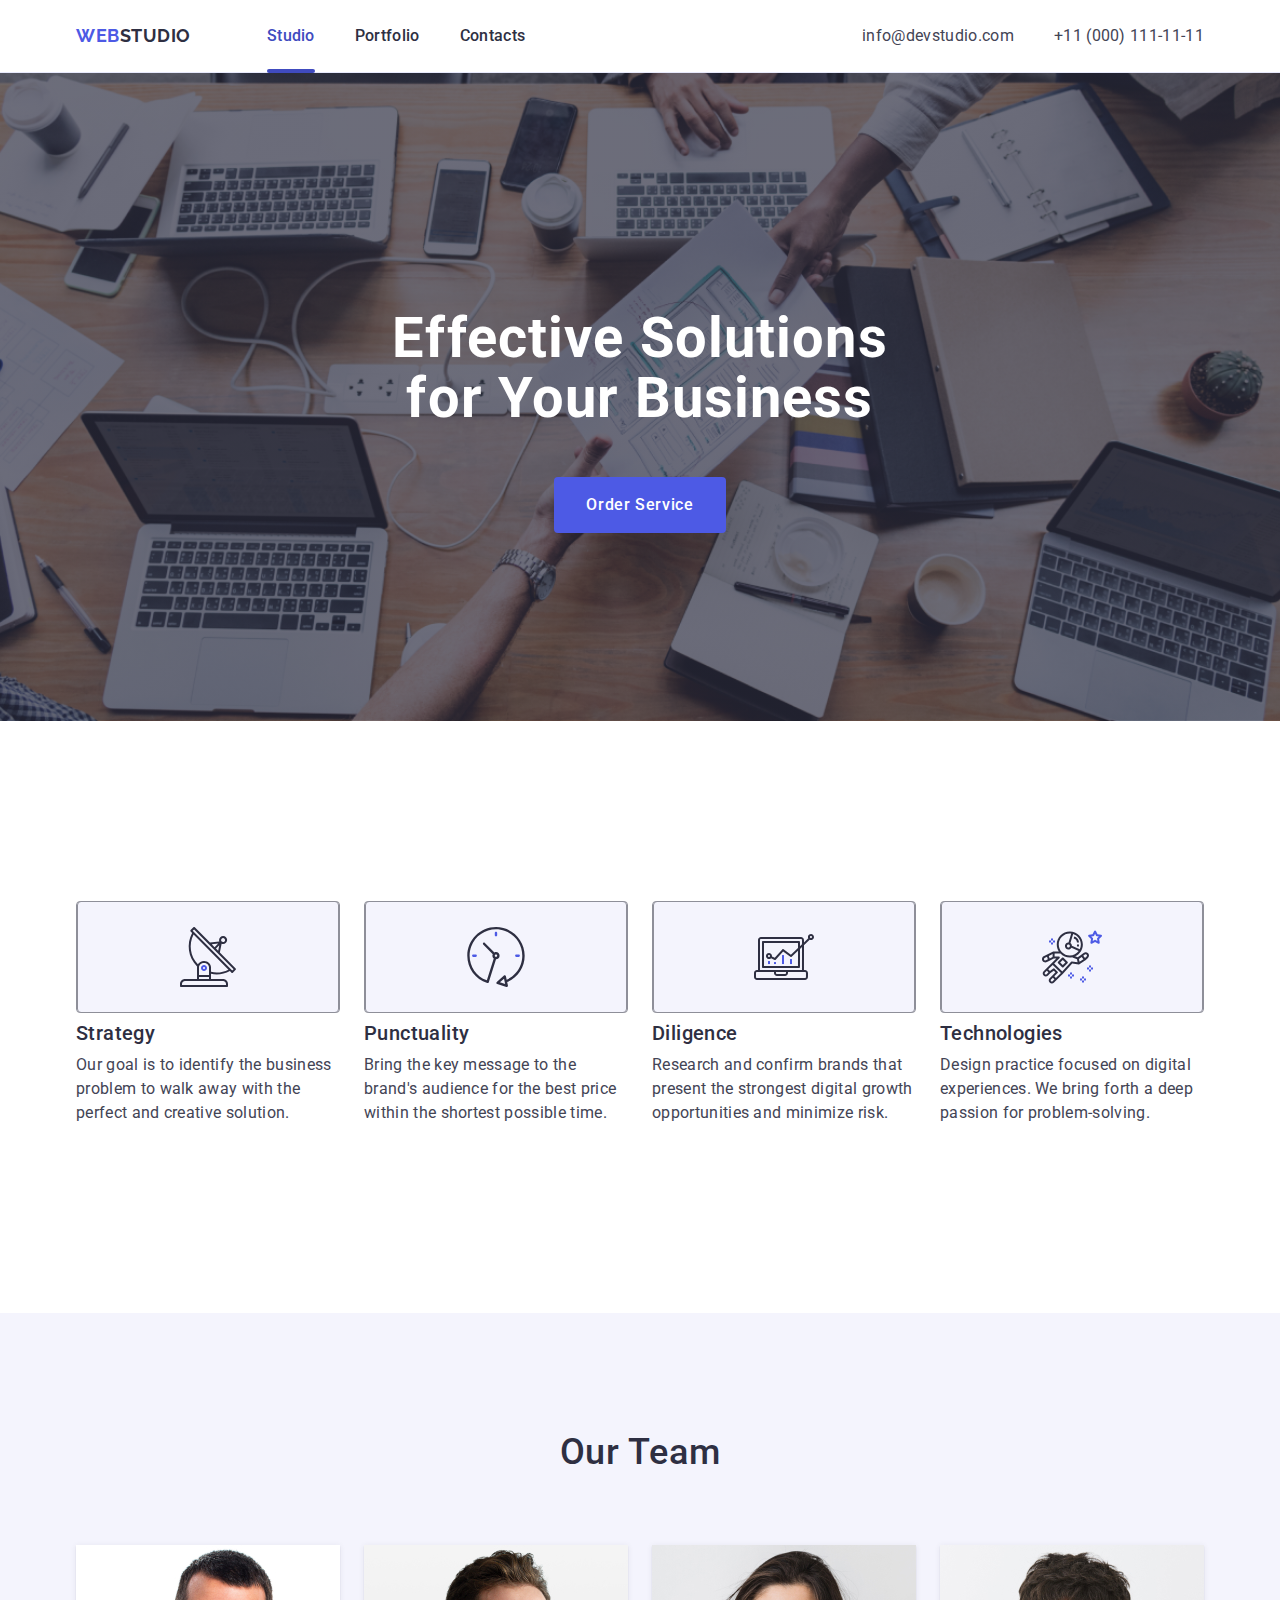
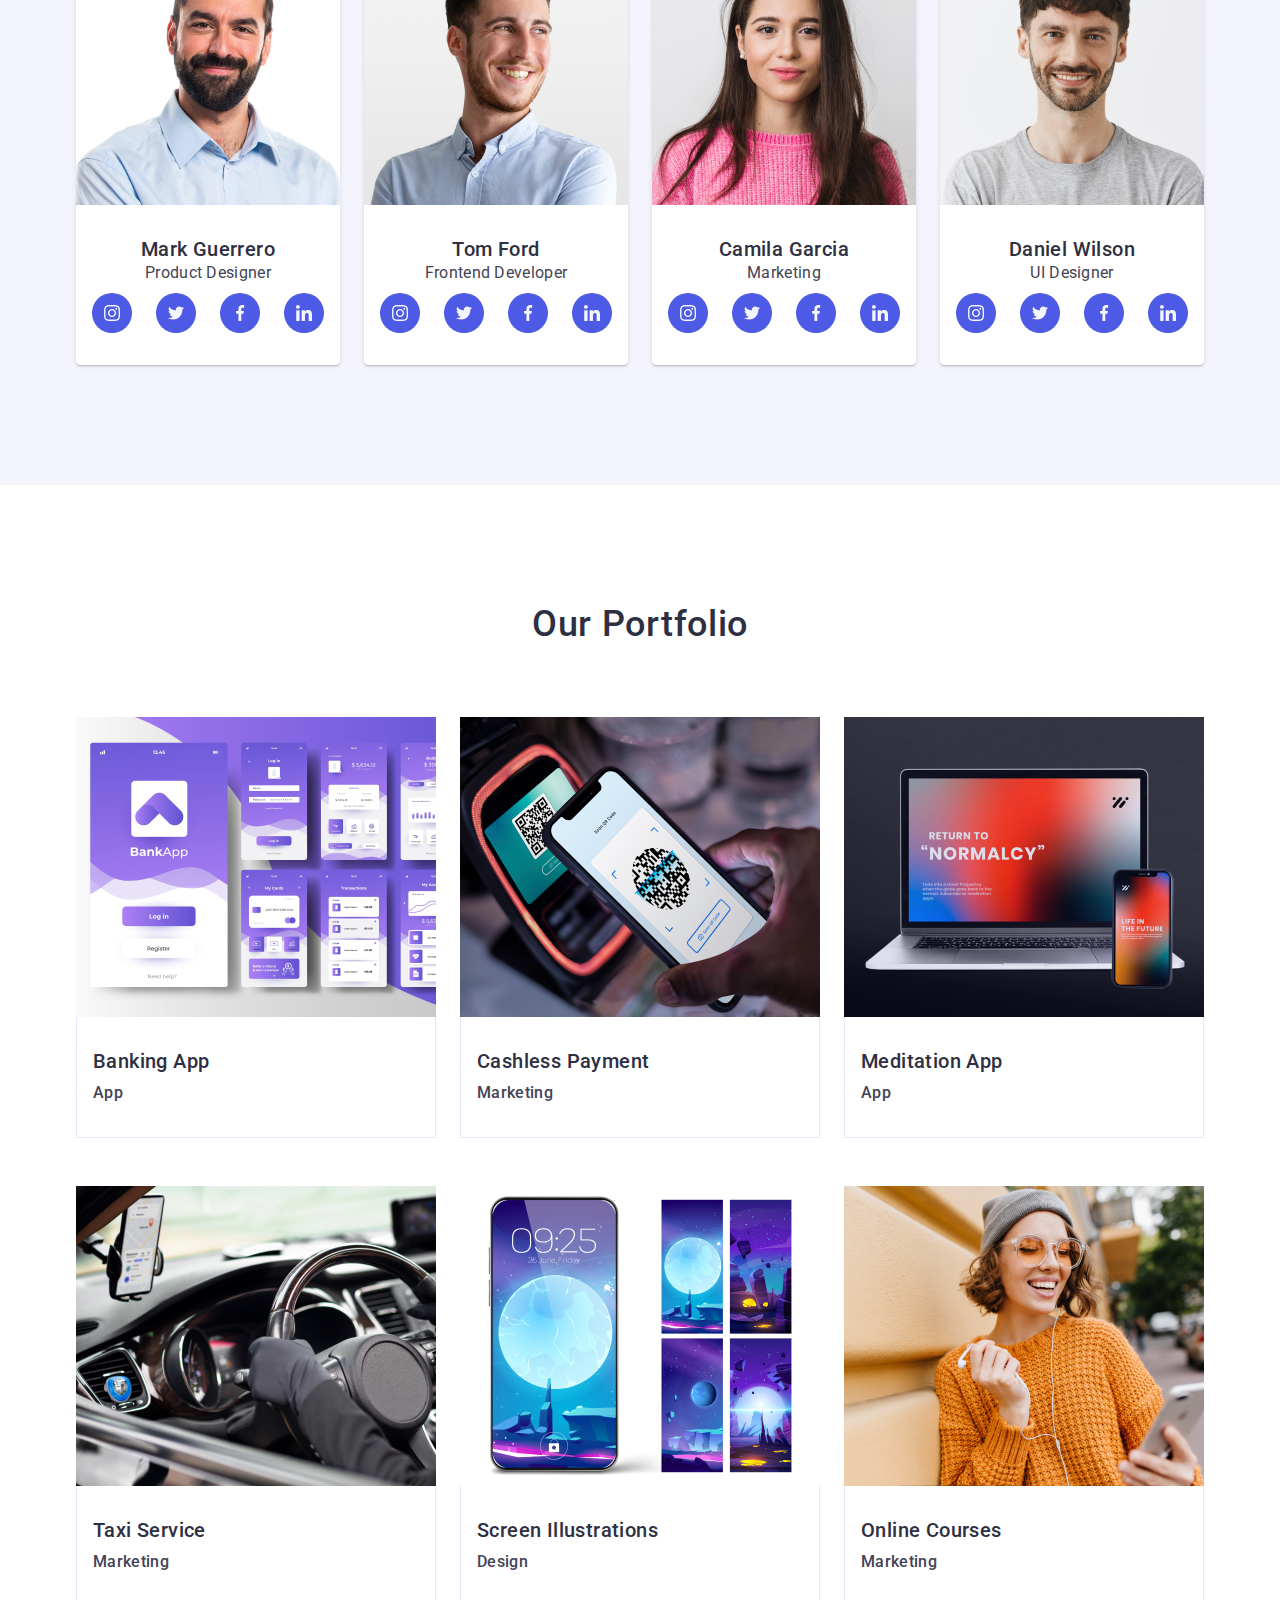
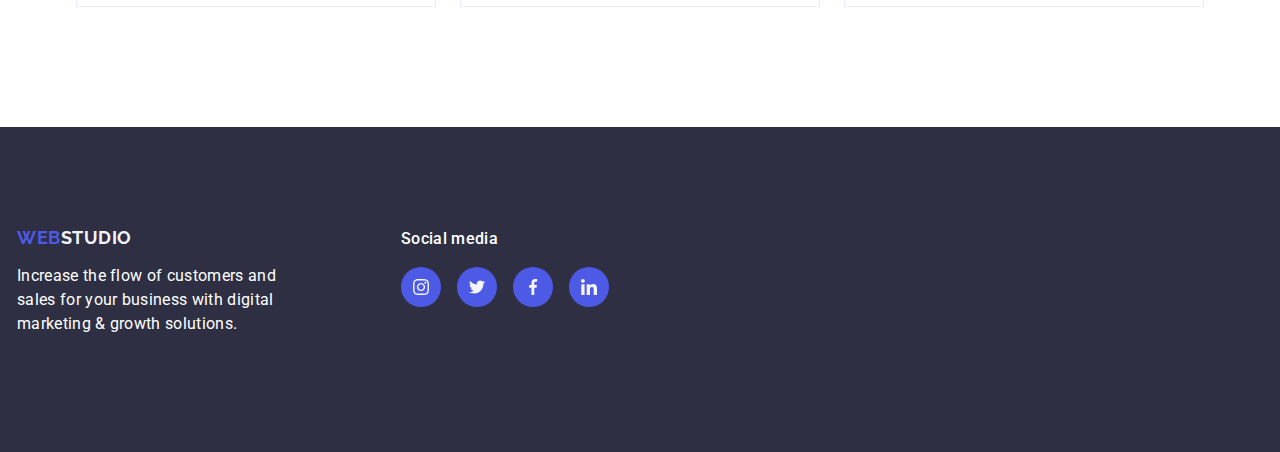
==== commit c8ed5497: "add index file" ====
--- a/index.html
+++ b/index.html
@@ -115,7 +115,6 @@
           <h2 class="team-item">Our Team</h2>
           <div class="list-team">
             <ul class="team">
-           
               <li class="co-workers">
                 <img
                   src="./images/Mark_Guerrero.jpg"
@@ -126,62 +125,59 @@
                 <div class="employees">
                   <h3 class="title-employee">Mark Guerrero</h3>
                   <p class="text">Product Designer</p>
-                  <div class="social-container">
-                    <ul class="social-list">
-                      <li class="list-icon">
-                        <a
-                          class="social-links"
-                          href="./index.html"
-                          target="_blank"
-                          rel="noopener noreferrer"
-                        >
-                          <svg class="icon" width="16" height="16">
-                            <use href="./images/icons.svg#icon-instagram"></use>
-                          </svg>
-                        </a>
-                      </li>
-                      <li class="list-icon">
-                        <a
-                          class="social-links"
-                          href="https://www.twitter.com"
-                          target="_blank"
-                          rel="noopener noreferrer"
-                        >
-                          <svg class="icon" width="16" height="16">
-                            <use href="./images/icons.svg#icon-twitter"></use>
-                          </svg>
-                        </a>
-                      </li>
-                      <li class="list-icon">
-                        <a
-                          class="social-links"
-                          href="./index.html"
-                          target="_blank"
-                          rel="noopener noreferrer"
-                        >
-                          <svg class="icon" width="16" height="16">
-                            <use href="./images/icons.svg#icon-facebook"></use>
-                          </svg>
-                        </a>
-                      </li>
-                      <li class="list-icon">
-                        <a
-                          class="social-links"
-                          href="./index.html"
-                          target="_blank"
-                          rel="noopener noreferrer"
-                        >
-                          <svg class="icon" width="16" height="16">
-                            <use href="./images/icons.svg#icon-linkedin"></use>
-                          </svg>
-                        </a>
-                      </li>
-                    </ul>
-                  </div>
+                  <ul class="social-list">
+                    <li class="list-icon">
+                      <a
+                        class="social-links"
+                        href="./index.html"
+                        target="_blank"
+                        rel="noopener noreferrer"
+                      >
+                        <svg class="icon" width="16" height="16">
+                          <use href="./images/icons.svg#icon-instagram"></use>
+                        </svg>
+                      </a>
+                    </li>
+                    <li class="list-icon">
+                      <a
+                        class="social-links"
+                        href="https://www.twitter.com"
+                        target="_blank"
+                        rel="noopener noreferrer"
+                      >
+                        <svg class="icon" width="16" height="16">
+                          <use href="./images/icons.svg#icon-twitter"></use>
+                        </svg>
+                      </a>
+                    </li>
+                    <li class="list-icon">
+                      <a
+                        class="social-links"
+                        href="./index.html"
+                        target="_blank"
+                        rel="noopener noreferrer"
+                      >
+                        <svg class="icon" width="16" height="16">
+                          <use href="./images/icons.svg#icon-facebook"></use>
+                        </svg>
+                      </a>
+                    </li>
+                    <li class="list-icon">
+                      <a
+                        class="social-links"
+                        href="./index.html"
+                        target="_blank"
+                        rel="noopener noreferrer"
+                      >
+                        <svg class="icon" width="16" height="16">
+                          <use href="./images/icons.svg#icon-linkedin"></use>
+                        </svg>
+                      </a>
+                    </li>
+                  </ul>
                 </div>
               </li>
 
-            
               <li class="co-workers">
                 <img
                   src="./images/Tom_Ford.jpg"
@@ -192,62 +188,59 @@
                 <div class="employees">
                   <h3 class="title-employee">Tom Ford</h3>
                   <p class="text">Frontend Developer</p>
-                  <div class="social-container">
-                    <ul class="social-list">
-                      <li class="list-icon">
-                        <a
-                          class="social-links"
-                          href="./index.html"
-                          target="_blank"
-                          rel="noopener noreferrer"
-                        >
-                          <svg class="icon" width="16" height="16">
-                            <use href="./images/icons.svg#icon-instagram"></use>
-                          </svg>
-                        </a>
-                      </li>
-                      <li class="list-icon">
-                        <a
-                          class="social-links"
-                          href="https://www.twitter.com"
-                          target="_blank"
-                          rel="noopener noreferrer"
-                        >
-                          <svg class="icon" width="16" height="16">
-                            <use href="./images/icons.svg#icon-twitter"></use>
-                          </svg>
-                        </a>
-                      </li>
-                      <li class="list-icon">
-                        <a
-                          class="social-links"
-                          href="./index.html"
-                          target="_blank"
-                          rel="noopener noreferrer"
-                        >
-                          <svg class="icon" width="16" height="16">
-                            <use href="./images/icons.svg#icon-facebook"></use>
-                          </svg>
-                        </a>
-                      </li>
-                      <li class="list-icon">
-                        <a
-                          class="social-links"
-                          href="./index.html"
-                          target="_blank"
-                          rel="noopener noreferrer"
-                        >
-                          <svg class="icon" width="16" height="16">
-                            <use href="./images/icons.svg#icon-linkedin"></use>
-                          </svg>
-                        </a>
-                      </li>
-                    </ul>
-                  </div>
+                  <ul class="social-list">
+                    <li class="list-icon">
+                      <a
+                        class="social-links"
+                        href="./index.html"
+                        target="_blank"
+                        rel="noopener noreferrer"
+                      >
+                        <svg class="icon" width="16" height="16">
+                          <use href="./images/icons.svg#icon-instagram"></use>
+                        </svg>
+                      </a>
+                    </li>
+                    <li class="list-icon">
+                      <a
+                        class="social-links"
+                        href="https://www.twitter.com"
+                        target="_blank"
+                        rel="noopener noreferrer"
+                      >
+                        <svg class="icon" width="16" height="16">
+                          <use href="./images/icons.svg#icon-twitter"></use>
+                        </svg>
+                      </a>
+                    </li>
+                    <li class="list-icon">
+                      <a
+                        class="social-links"
+                        href="./index.html"
+                        target="_blank"
+                        rel="noopener noreferrer"
+                      >
+                        <svg class="icon" width="16" height="16">
+                          <use href="./images/icons.svg#icon-facebook"></use>
+                        </svg>
+                      </a>
+                    </li>
+                    <li class="list-icon">
+                      <a
+                        class="social-links"
+                        href="./index.html"
+                        target="_blank"
+                        rel="noopener noreferrer"
+                      >
+                        <svg class="icon" width="16" height="16">
+                          <use href="./images/icons.svg#icon-linkedin"></use>
+                        </svg>
+                      </a>
+                    </li>
+                  </ul>
                 </div>
               </li>
 
-         
               <li class="co-workers">
                 <img
                   src="./images/Camila_Garcia.jpg"
@@ -311,7 +304,6 @@
                 </div>
               </li>
 
-         
               <li class="co-workers">
                 <img
                   src="./images/Daniel_Wilson.jpg"
@@ -322,58 +314,56 @@
                 <div class="employees">
                   <h3 class="title-employee">Daniel Wilson</h3>
                   <p class="text">UI Designer</p>
-                  <div class="social-container">
-                    <ul class="social-list">
-                      <li class="list-icon">
-                        <a
-                          class="social-links"
-                          href="./index.html"
-                          target="_blank"
-                          rel="noopener noreferrer"
-                        >
-                          <svg class="icon" width="16" height="16">
-                            <use href="./images/icons.svg#icon-instagram"></use>
-                          </svg>
-                        </a>
-                      </li>
-                      <li class="list-icon">
-                        <a
-                          class="social-links"
-                          href="https://www.twitter.com"
-                          target="_blank"
-                          rel="noopener noreferrer"
-                        >
-                          <svg class="icon" width="16" height="16">
-                            <use href="./images/icons.svg#icon-twitter"></use>
-                          </svg>
-                        </a>
-                      </li>
-                      <li class="list-icon">
-                        <a
-                          class="social-links"
-                          href="./index.html"
-                          target="_blank"
-                          rel="noopener noreferrer"
-                        >
-                          <svg class="icon" width="16" height="16">
-                            <use href="./images/icons.svg#icon-facebook"></use>
-                          </svg>
-                        </a>
-                      </li>
-                      <li class="list-icon">
-                        <a
-                          class="social-links"
-                          href="./index.html"
-                          target="_blank"
-                          rel="noopener noreferrer"
-                        >
-                          <svg class="icon" width="16" height="16">
-                            <use href="./images/icons.svg#icon-linkedin"></use>
-                          </svg>
-                        </a>
-                      </li>
-                    </ul>
-                  </div>
+                  <ul class="social-list">
+                    <li class="list-icon">
+                      <a
+                        class="social-links"
+                        href="./index.html"
+                        target="_blank"
+                        rel="noopener noreferrer"
+                      >
+                        <svg class="icon" width="16" height="16">
+                          <use href="./images/icons.svg#icon-instagram"></use>
+                        </svg>
+                      </a>
+                    </li>
+                    <li class="list-icon">
+                      <a
+                        class="social-links"
+                        href="https://www.twitter.com"
+                        target="_blank"
+                        rel="noopener noreferrer"
+                      >
+                        <svg class="icon" width="16" height="16">
+                          <use href="./images/icons.svg#icon-twitter"></use>
+                        </svg>
+                      </a>
+                    </li>
+                    <li class="list-icon">
+                      <a
+                        class="social-links"
+                        href="./index.html"
+                        target="_blank"
+                        rel="noopener noreferrer"
+                      >
+                        <svg class="icon" width="16" height="16">
+                          <use href="./images/icons.svg#icon-facebook"></use>
+                        </svg>
+                      </a>
+                    </li>
+                    <li class="list-icon">
+                      <a
+                        class="social-links"
+                        href="./index.html"
+                        target="_blank"
+                        rel="noopener noreferrer"
+                      >
+                        <svg class="icon" width="16" height="16">
+                          <use href="./images/icons.svg#icon-linkedin"></use>
+                        </svg>
+                      </a>
+                    </li>
+                  </ul>
                 </div>
               </li>
             </ul>
@@ -565,7 +555,7 @@
                 target="_blank"
                 rel="noopener noreferrer"
               >
-                <svg class="icon icon-svg" width="24" height="24">
+                <svg class="icon" width="24" height="24">
                   <use href="./images/icons.svg#icon-linkedin"></use>
                 </svg>
               </a>
--- a/css/styles.css
+++ b/css/styles.css
@@ -312,6 +312,7 @@
   display: flex;
   justify-content: center;
   gap: 24px;
+  margin-top: 8px;
 }
 
 .list-icon {
@@ -337,7 +338,7 @@
 .icon {
   width: 16px;
   height: 16px;
-  fill: #ffffff;
+  fill: #F4F4FD;
 }
 
 .section-portfolio {
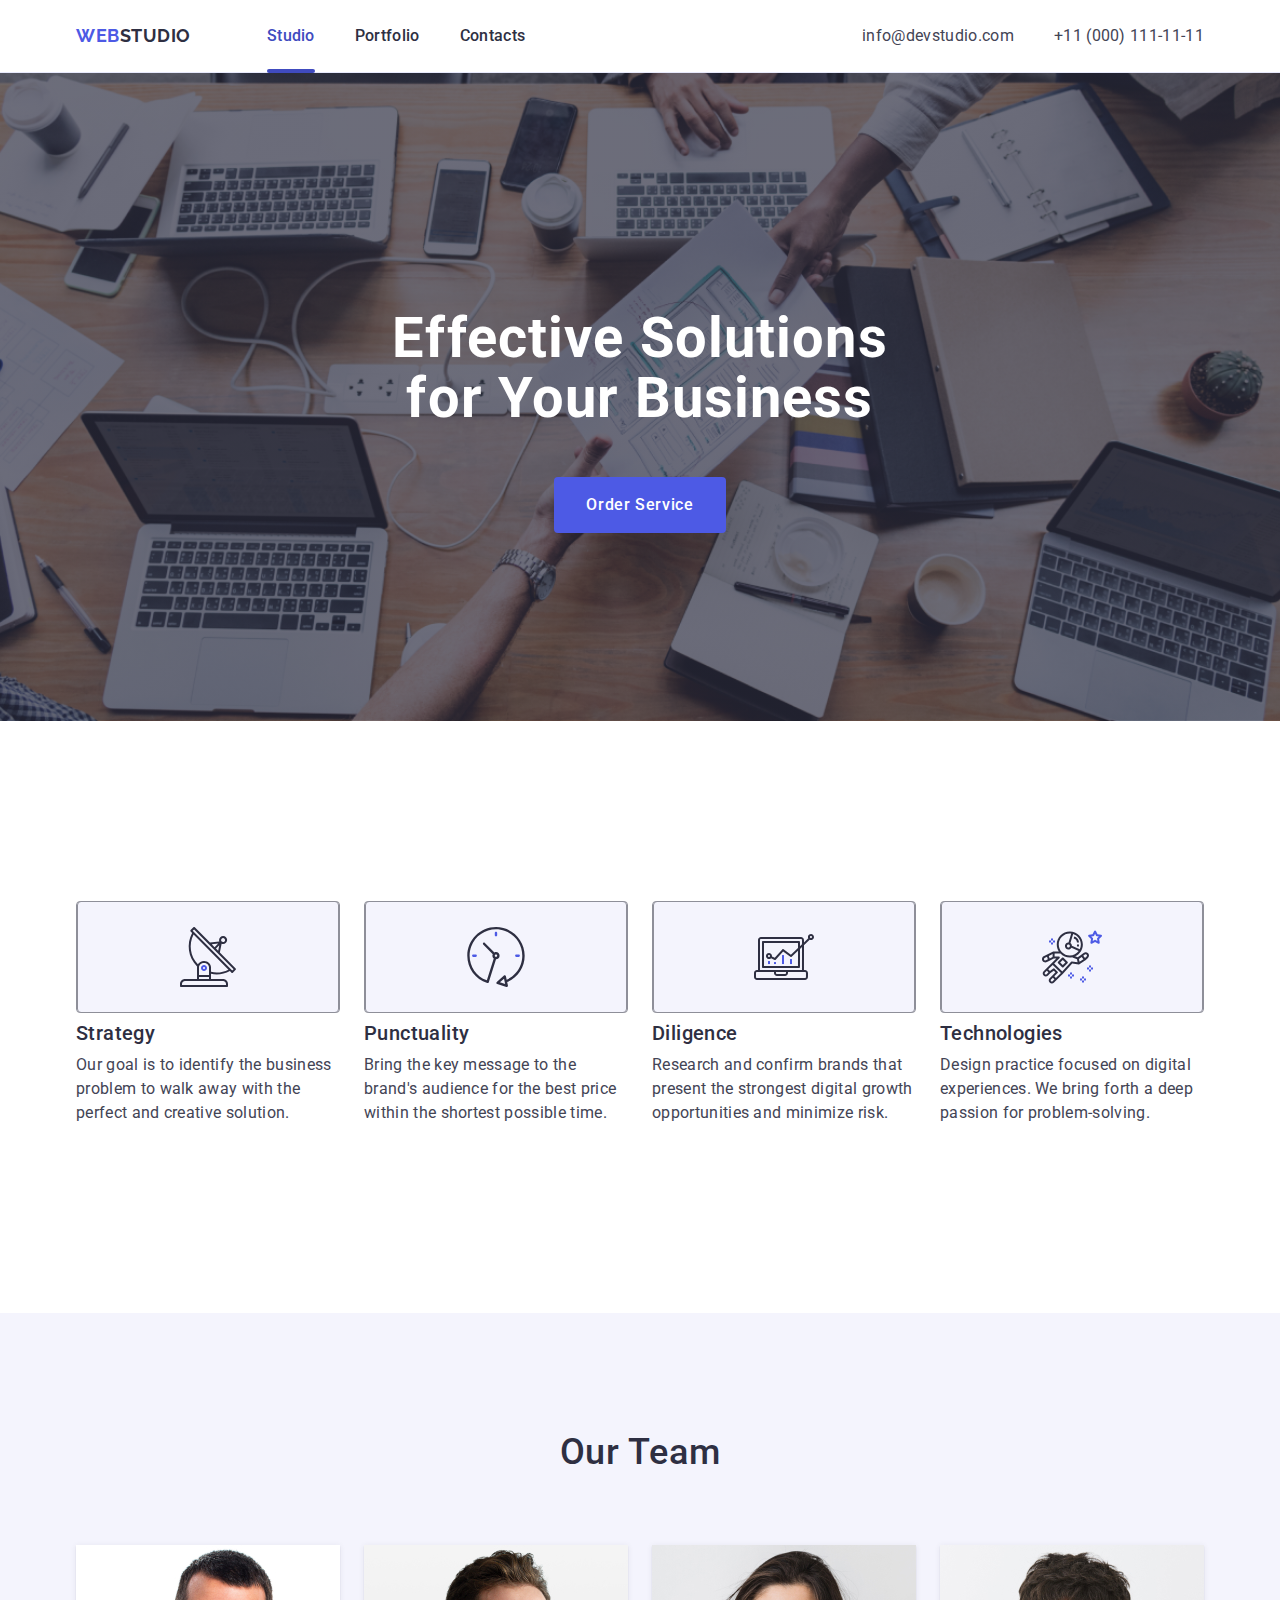
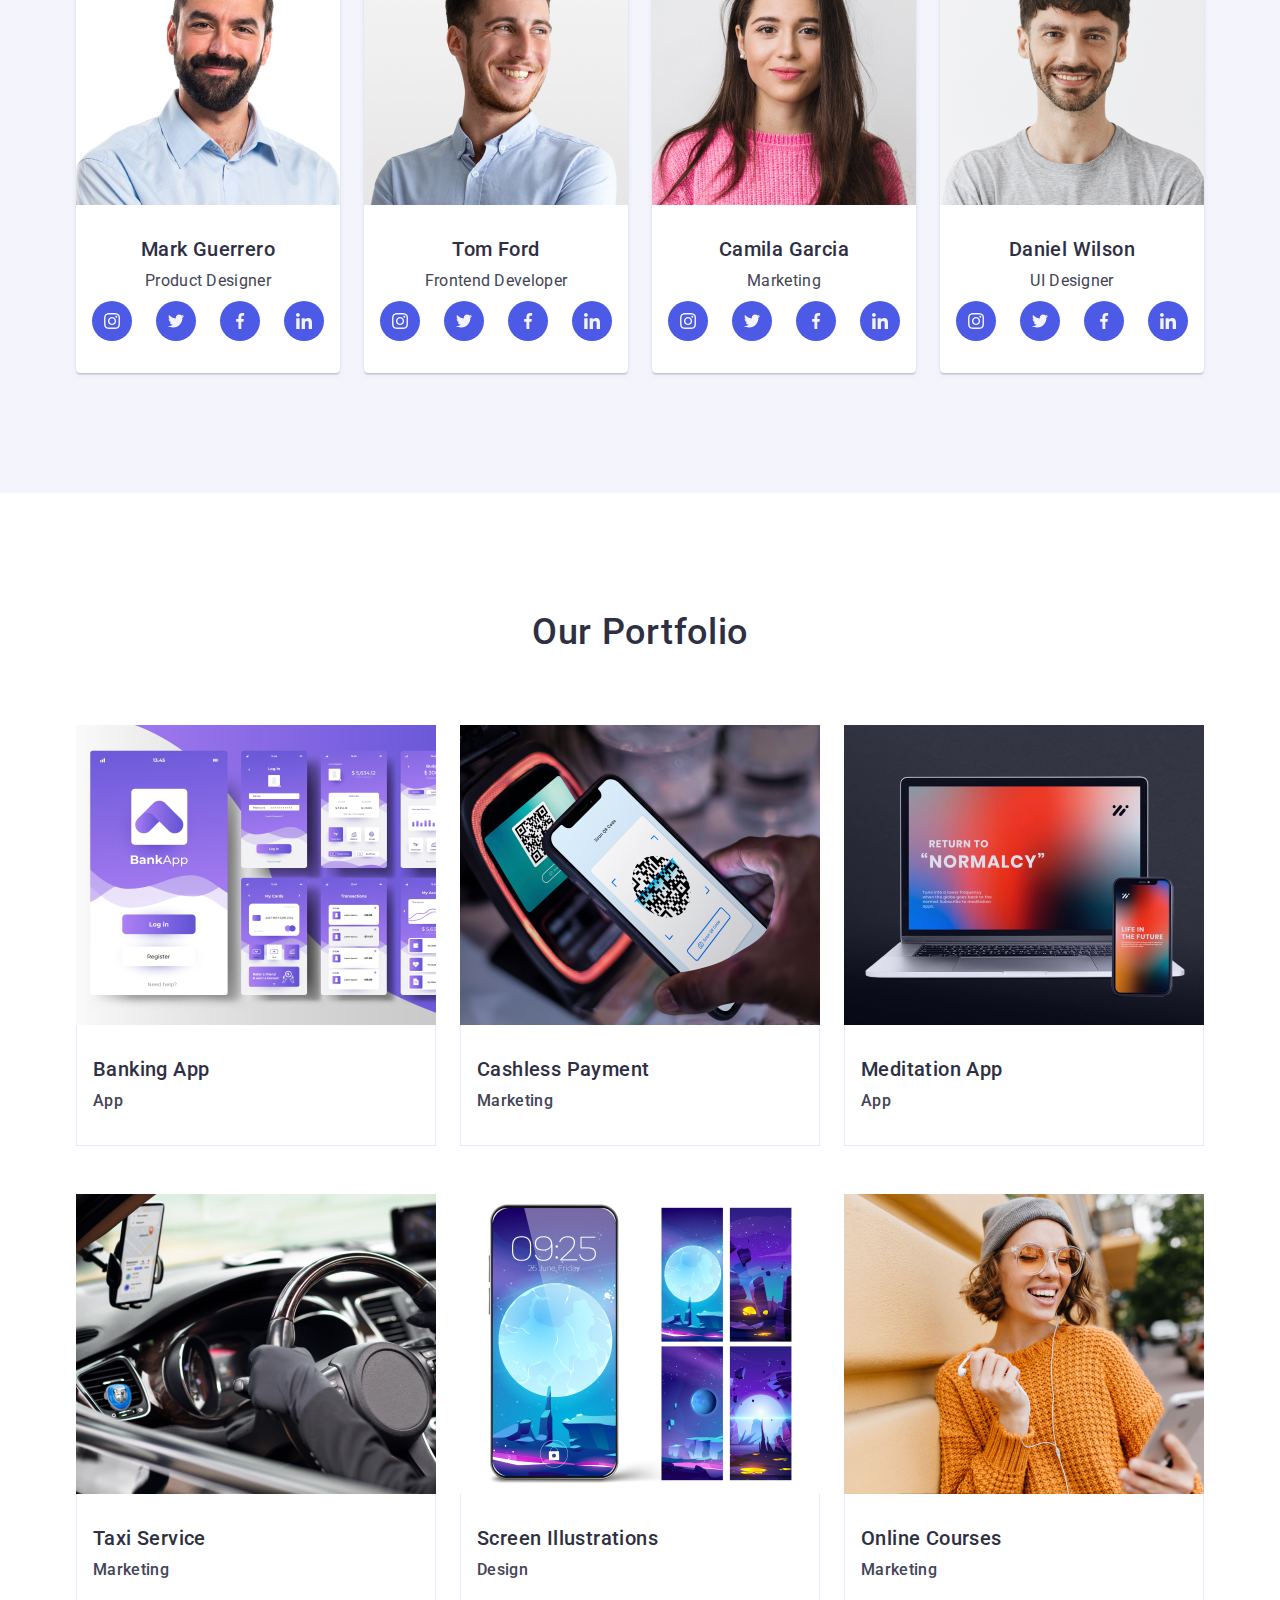
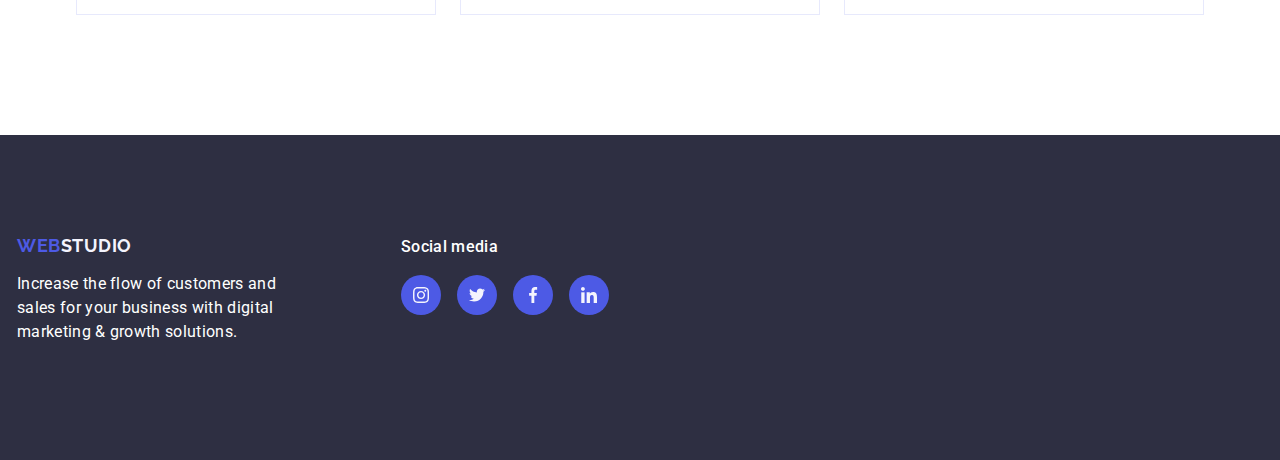
==== commit 9b108d64: "add index file" ====
--- a/index.html
+++ b/index.html
@@ -113,8 +113,8 @@
       <section class="section-team">
         <div class="container">
           <h2 class="team-item">Our Team</h2>
-          <div class="list-team">
-            <ul class="team">
+          <div class="">
+            <ul class="list-team">
               <li class="co-workers">
                 <img
                   src="./images/Mark_Guerrero.jpg"
@@ -122,7 +122,7 @@
                   width="264"
                   height="260"
                 />
-                <div class="employees">
+  
                   <h3 class="title-employee">Mark Guerrero</h3>
                   <p class="text">Product Designer</p>
                   <ul class="social-list">
@@ -175,7 +175,7 @@
                       </a>
                     </li>
                   </ul>
-                </div>
+
               </li>
 
               <li class="co-workers">
@@ -185,7 +185,7 @@
                   width="264"
                   height="260"
                 />
-                <div class="employees">
+
                   <h3 class="title-employee">Tom Ford</h3>
                   <p class="text">Frontend Developer</p>
                   <ul class="social-list">
@@ -238,7 +238,7 @@
                       </a>
                     </li>
                   </ul>
-                </div>
+
               </li>
 
               <li class="co-workers">
@@ -248,7 +248,7 @@
                   width="264"
                   height="260"
                 />
-                <div class="employees">
+
                   <h3 class="title-employee">Camila Garcia</h3>
                   <p class="text">Marketing</p>
                   <ul class="social-list">
@@ -301,7 +301,7 @@
                       </a>
                     </li>
                   </ul>
-                </div>
+
               </li>
 
               <li class="co-workers">
@@ -311,7 +311,7 @@
                   width="264"
                   height="260"
                 />
-                <div class="employees">
+
                   <h3 class="title-employee">Daniel Wilson</h3>
                   <p class="text">UI Designer</p>
                   <ul class="social-list">
@@ -364,10 +364,10 @@
                       </a>
                     </li>
                   </ul>
-                </div>
+
               </li>
             </ul>
-          </div>
+
         </div>
       </section>
 
--- a/css/styles.css
+++ b/css/styles.css
@@ -284,7 +284,7 @@
   color: #2e2f42;
   margin-bottom: 72px;
 }
-.team {
+.list-team {
   display: flex;
   gap: 24px;
 }
@@ -297,11 +297,10 @@
     0px 1px 1px rgba(46, 47, 66, 0.16), 0px 2px 1px rgba(46, 47, 66, 0.08);
   border-radius: 0px 0px 4px 4px;
 }
-.employees {
-  padding: 32px 0;
-}
 
 .title-employee {
+  margin-top: 32px;
+  margin-bottom: 8px;
   font-weight: 500;
   font-size: 20px;
   line-height: 1.2;
@@ -313,11 +312,12 @@
   justify-content: center;
   gap: 24px;
   margin-top: 8px;
+  margin-bottom: 32px;
 }
 
 .list-icon {
- width: 40px;
- height: 40px;
+  width: 40px;
+  height: 40px;
 }
 .social-links {
   display: flex;
@@ -338,7 +338,7 @@
 .icon {
   width: 16px;
   height: 16px;
-  fill: #F4F4FD;
+  fill: #f4f4fd;
 }
 
 .section-portfolio {
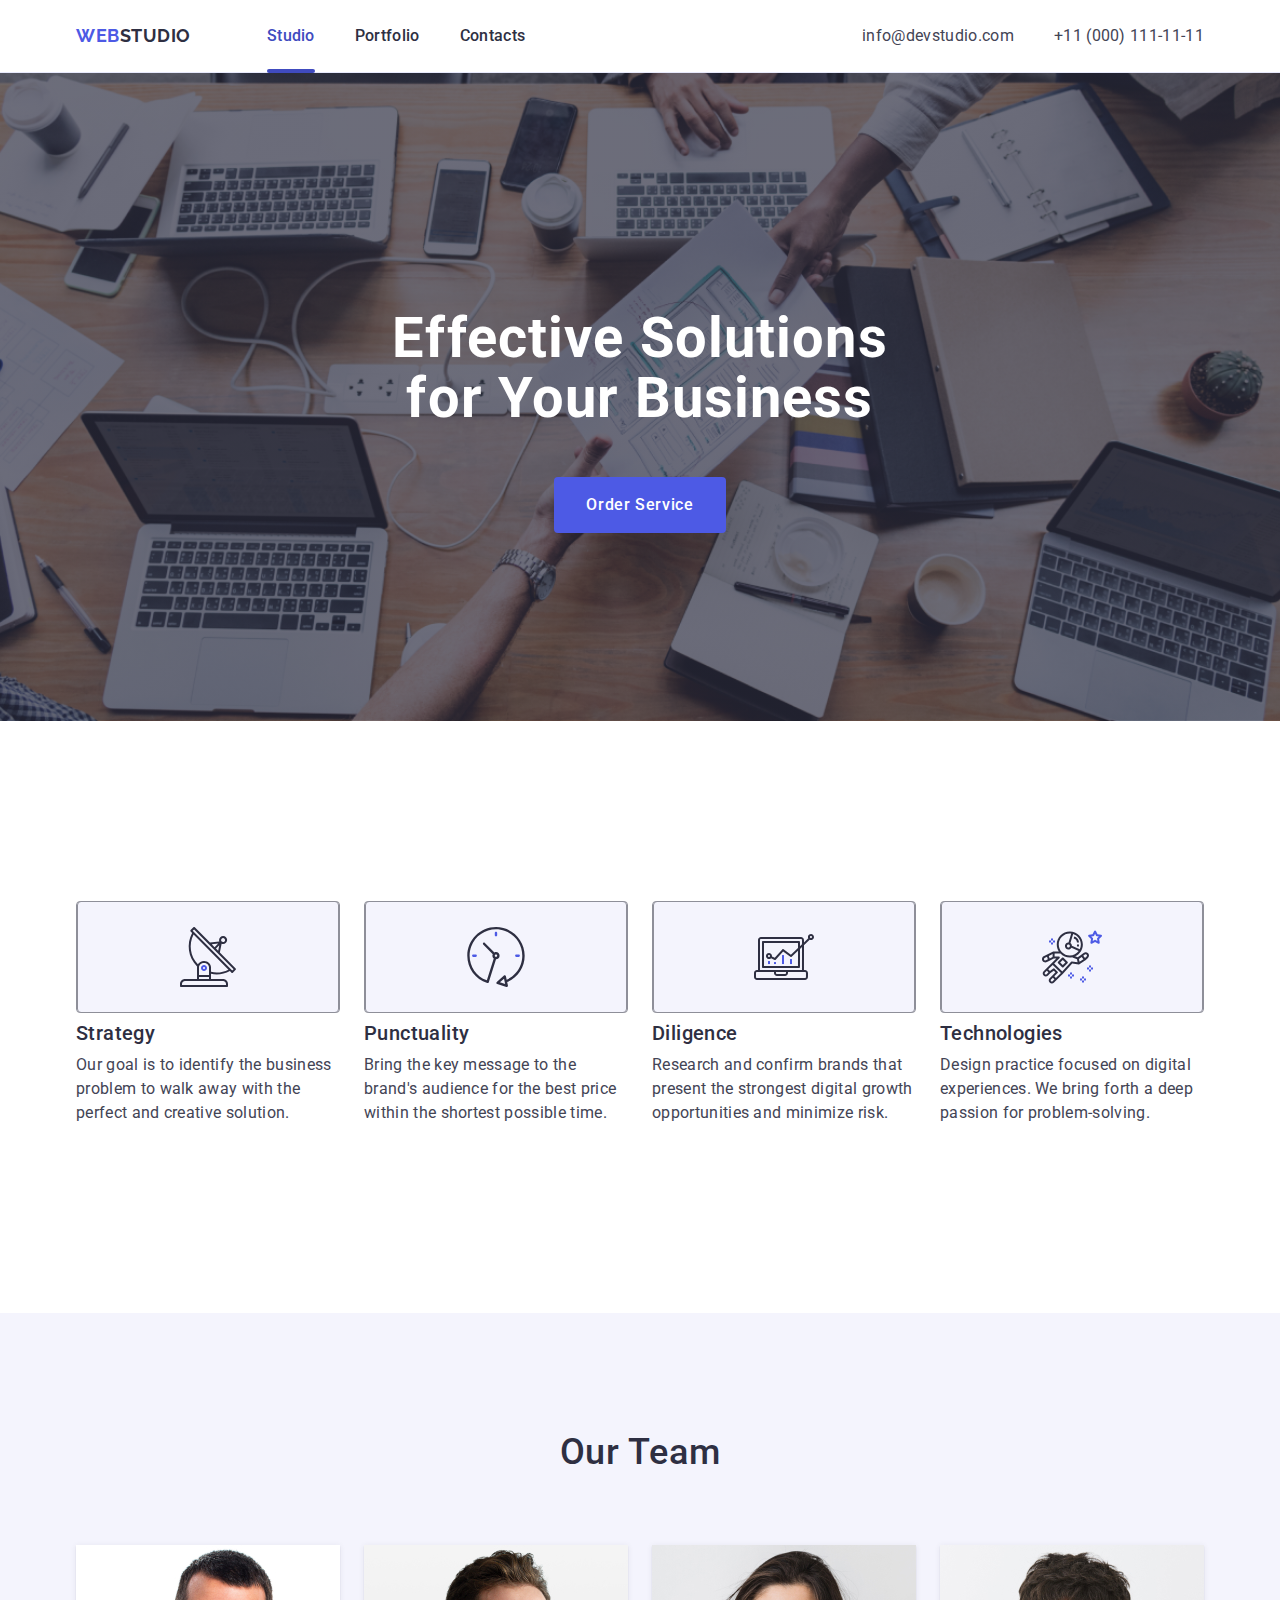
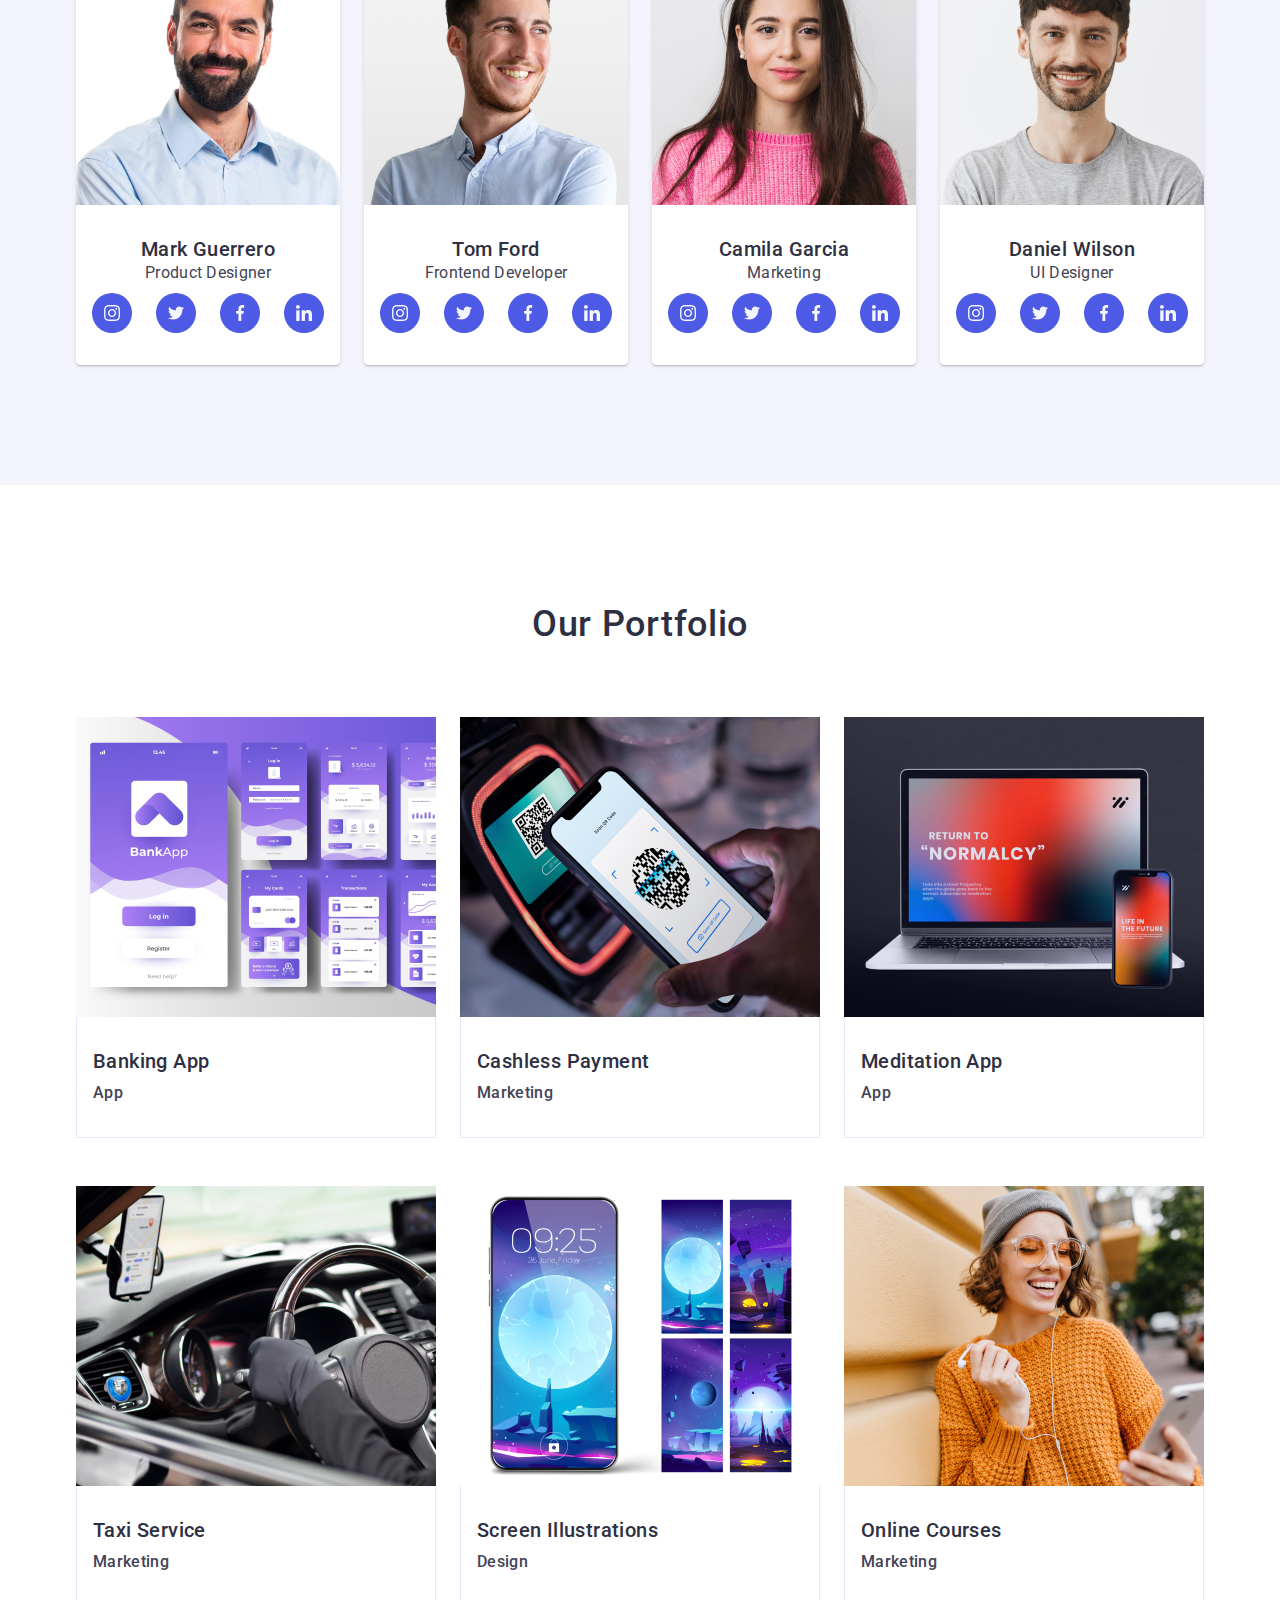
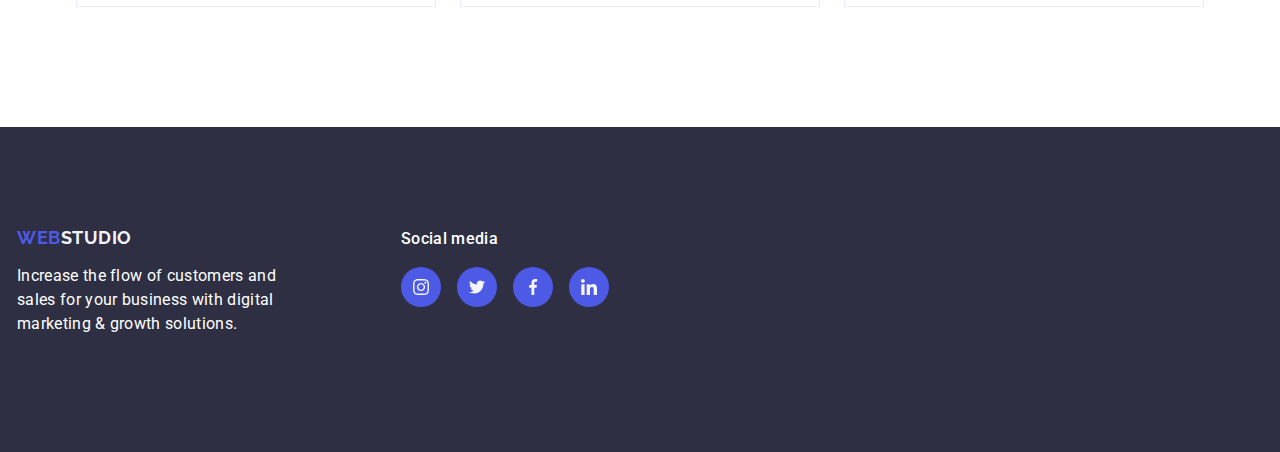
==== commit 4165b81a: "add index file" ====
--- a/index.html
+++ b/index.html
@@ -113,8 +113,8 @@
       <section class="section-team">
         <div class="container">
           <h2 class="team-item">Our Team</h2>
-          <div class="">
-            <ul class="list-team">
+          <div class="list-team">
+            <ul class="team">
               <li class="co-workers">
                 <img
                   src="./images/Mark_Guerrero.jpg"
@@ -122,7 +122,7 @@
                   width="264"
                   height="260"
                 />
-  
+                <div class="employees">
                   <h3 class="title-employee">Mark Guerrero</h3>
                   <p class="text">Product Designer</p>
                   <ul class="social-list">
@@ -175,7 +175,7 @@
                       </a>
                     </li>
                   </ul>
-
+                </div>
               </li>
 
               <li class="co-workers">
@@ -185,7 +185,7 @@
                   width="264"
                   height="260"
                 />
-
+                <div class="employees">
                   <h3 class="title-employee">Tom Ford</h3>
                   <p class="text">Frontend Developer</p>
                   <ul class="social-list">
@@ -238,7 +238,7 @@
                       </a>
                     </li>
                   </ul>
-
+                </div>
               </li>
 
               <li class="co-workers">
@@ -248,7 +248,7 @@
                   width="264"
                   height="260"
                 />
-
+                <div class="employees">
                   <h3 class="title-employee">Camila Garcia</h3>
                   <p class="text">Marketing</p>
                   <ul class="social-list">
@@ -301,7 +301,7 @@
                       </a>
                     </li>
                   </ul>
-
+                </div>
               </li>
 
               <li class="co-workers">
@@ -311,9 +311,10 @@
                   width="264"
                   height="260"
                 />
-
+                <div class="employees">
                   <h3 class="title-employee">Daniel Wilson</h3>
                   <p class="text">UI Designer</p>
+
                   <ul class="social-list">
                     <li class="list-icon">
                       <a
@@ -364,10 +365,10 @@
                       </a>
                     </li>
                   </ul>
-
+                </div>
               </li>
             </ul>
-
+          </div>
         </div>
       </section>
 
@@ -555,7 +556,7 @@
                 target="_blank"
                 rel="noopener noreferrer"
               >
-                <svg class="icon" width="24" height="24">
+                <svg class="icon icon-svg" width="24" height="24">
                   <use href="./images/icons.svg#icon-linkedin"></use>
                 </svg>
               </a>
--- a/css/styles.css
+++ b/css/styles.css
@@ -284,7 +284,7 @@
   color: #2e2f42;
   margin-bottom: 72px;
 }
-.list-team {
+.team {
   display: flex;
   gap: 24px;
 }
@@ -297,10 +297,11 @@
     0px 1px 1px rgba(46, 47, 66, 0.16), 0px 2px 1px rgba(46, 47, 66, 0.08);
   border-radius: 0px 0px 4px 4px;
 }
+.employees {
+  padding: 32px 0;
+}
 
 .title-employee {
-  margin-top: 32px;
-  margin-bottom: 8px;
   font-weight: 500;
   font-size: 20px;
   line-height: 1.2;
@@ -312,12 +313,11 @@
   justify-content: center;
   gap: 24px;
   margin-top: 8px;
-  margin-bottom: 32px;
 }
 
 .list-icon {
-  width: 40px;
-  height: 40px;
+ width: 40px;
+ height: 40px;
 }
 .social-links {
   display: flex;
@@ -338,7 +338,7 @@
 .icon {
   width: 16px;
   height: 16px;
-  fill: #f4f4fd;
+  fill: #ffffff;
 }
 
 .section-portfolio {
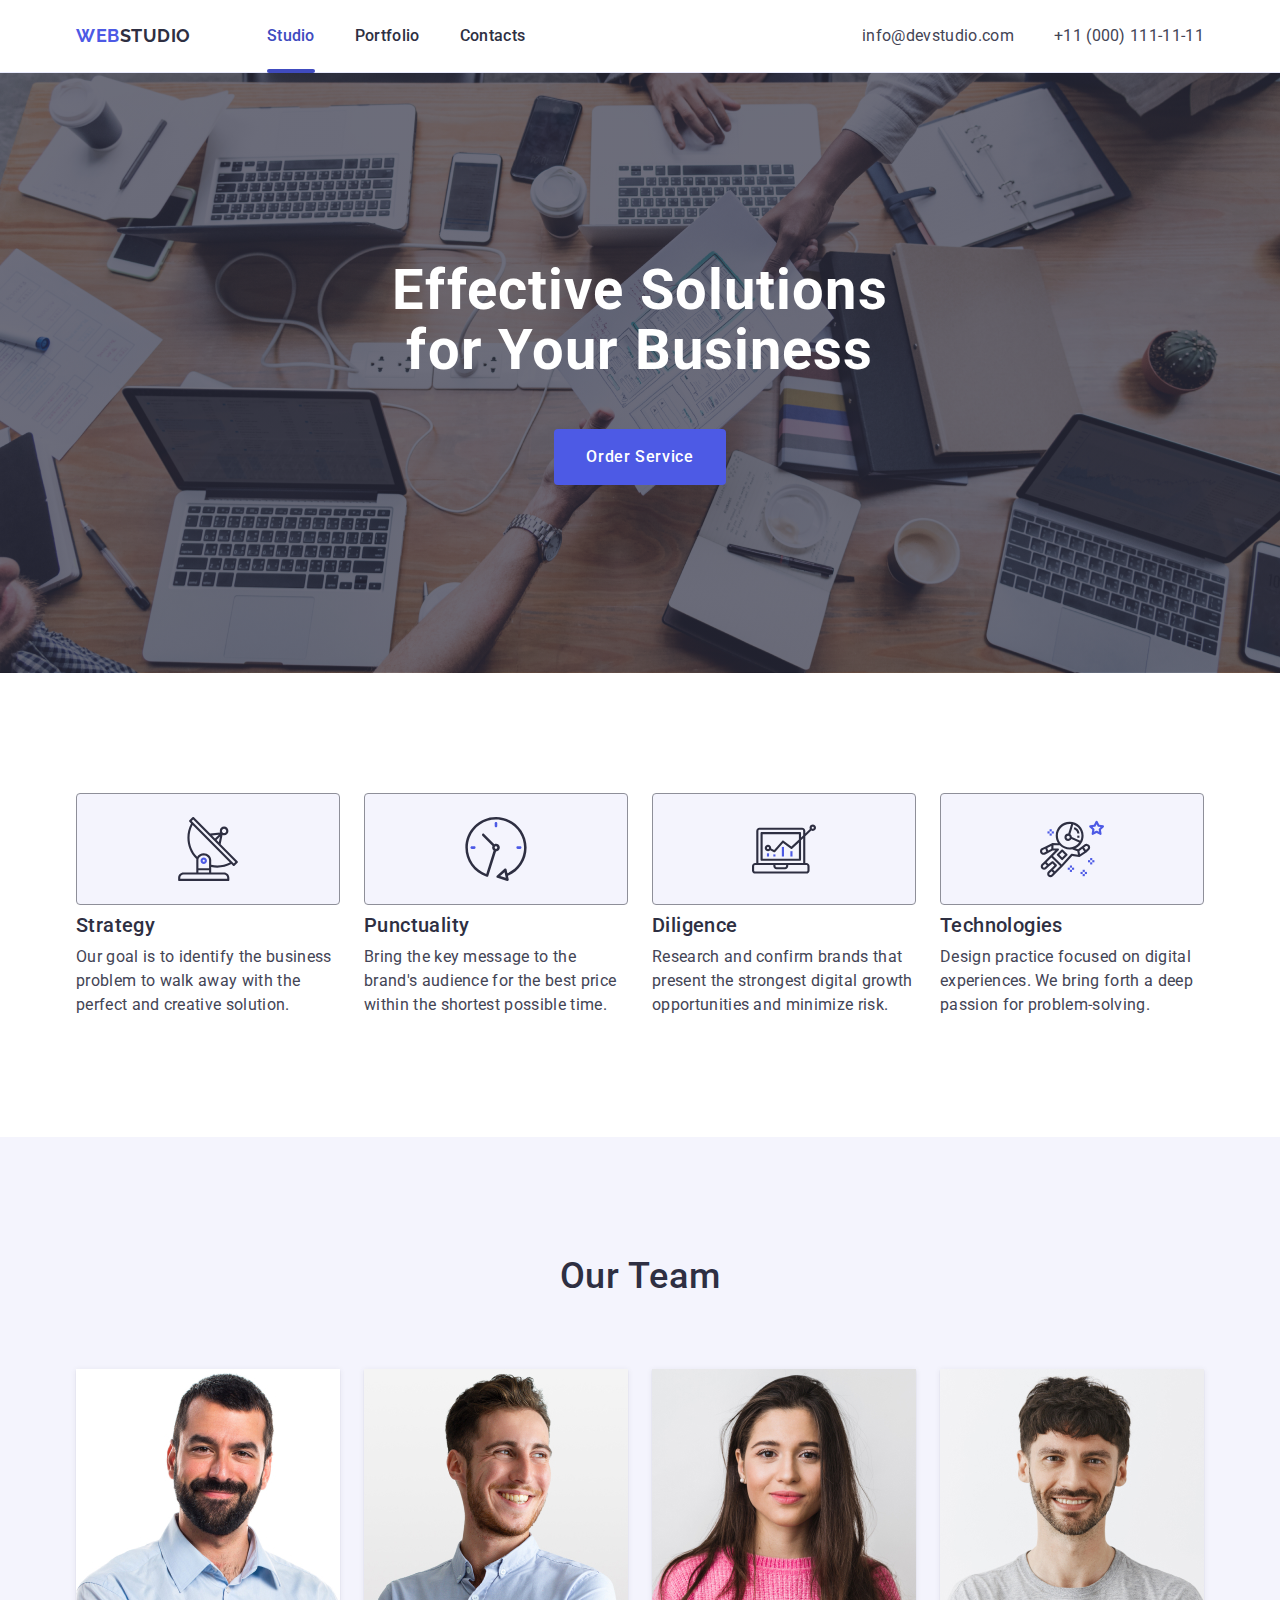
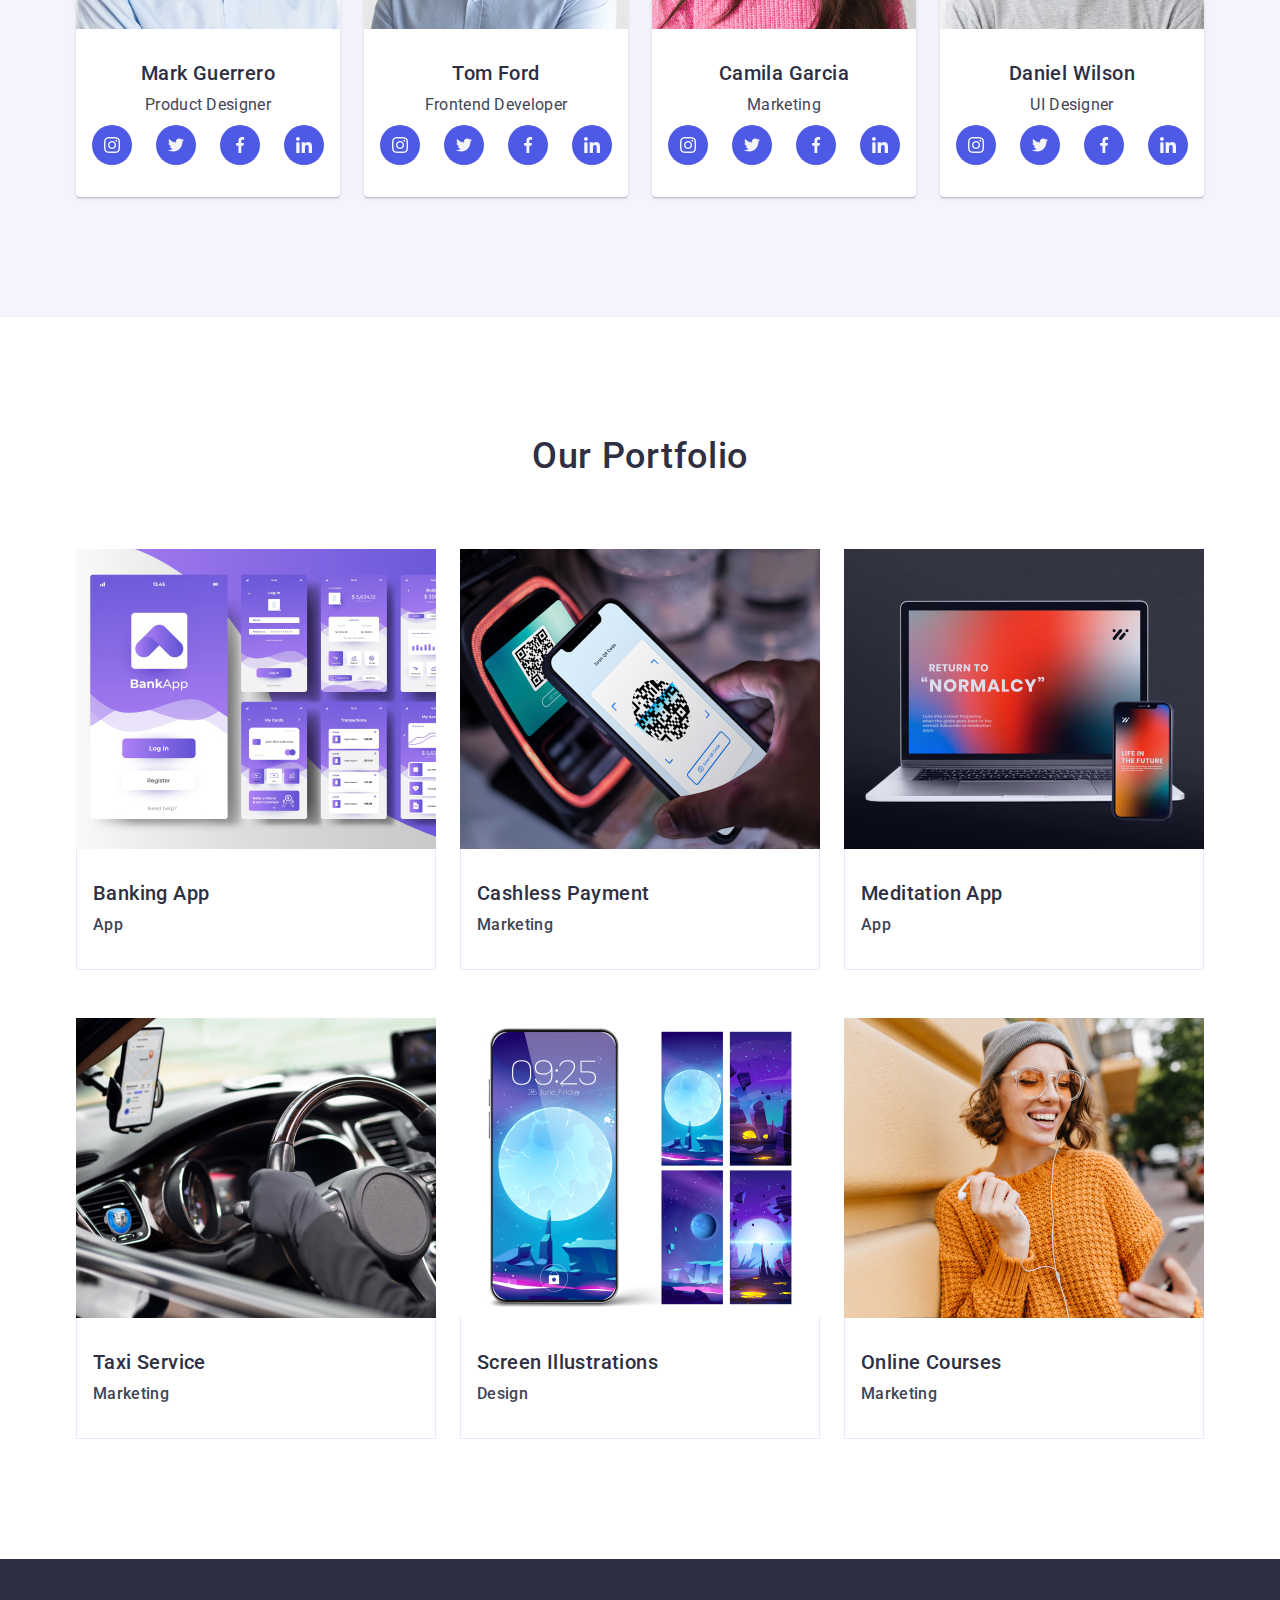
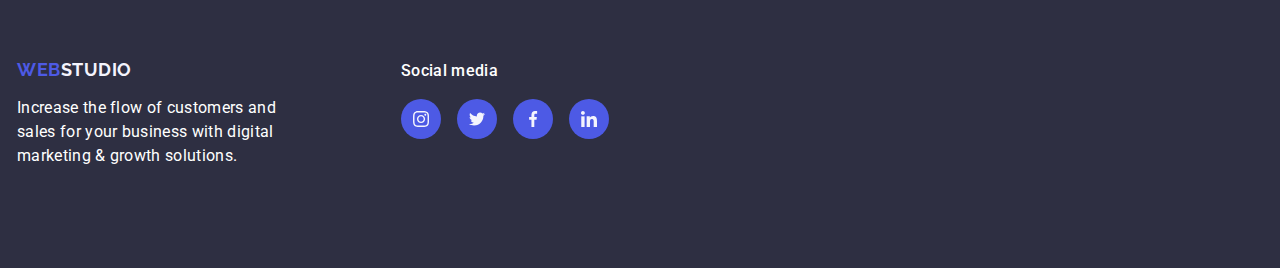
==== commit f39c3f17: "add index file" ====
--- a/index.html
+++ b/index.html
@@ -56,7 +56,7 @@
       </section>
 
       <section class="section-items">
-        <div class="container section-list-items">
+        <div class="container">
           <h2 class="visually-hidden">Key Principles of Growth</h2>
           <ul class="section-item">
             <li class="item">
@@ -113,7 +113,7 @@
       <section class="section-team">
         <div class="container">
           <h2 class="team-item">Our Team</h2>
-          <div class="list-team">
+          
             <ul class="team">
               <li class="co-workers">
                 <img
@@ -368,7 +368,6 @@
                 </div>
               </li>
             </ul>
-          </div>
         </div>
       </section>
 
@@ -556,7 +555,7 @@
                 target="_blank"
                 rel="noopener noreferrer"
               >
-                <svg class="icon icon-svg" width="24" height="24">
+                <svg class="icon" width="24" height="24">
                   <use href="./images/icons.svg#icon-linkedin"></use>
                 </svg>
               </a>
--- a/css/styles.css
+++ b/css/styles.css
@@ -167,7 +167,6 @@
   max-width: 496px;
   color: #ffffff;
   margin: 0 auto;
-  margin-top: 48px;
   margin-bottom: 48px;
 }
 .button-service {
@@ -212,12 +211,8 @@
 
 .section-item {
   display: flex;
-  justify-content: center;
-  font-size: 16px;
   align-items: center;
   gap: 24px;
-  height: 112px;
-  margin-bottom: 8px;
 }
 .background-key-princ {
   display: flex;
@@ -230,25 +225,9 @@
   border-radius: 4px;
   margin-bottom: 8px;
 }
-.section-list-items {
-  display: flex;
-  align-items: center;
-  justify-content: center;
-  height: 112px;
-  margin-top: 120px;
-  margin-bottom: 120px;
-}
+
 .item {
   width: calc((100% - 3 * 24px) / 4);
-}
-
-.svg-item {
-  width: 264px;
-  height: 112px;
-  border: 1px solid #8e8f99;
-  background-color: #f4f4fd;
-  border-radius: 4px;
-  padding: 24px 100px;
 }
 
 .subject {
@@ -302,6 +281,7 @@
 }
 
 .title-employee {
+  margin-bottom: 8px;
   font-weight: 500;
   font-size: 20px;
   line-height: 1.2;
@@ -357,7 +337,6 @@
 .list-portfolio {
   display: flex;
   flex-wrap: wrap;
-  margin-top: 72px;
   gap: 24px;
   row-gap: 48px;
 }
@@ -399,7 +378,7 @@
   transform: translateY(100%);
   transition: transform 250ms cubic-bezier(0.4, 0, 0.2, 1);
 }
-.overlay-div:hover .overlay {
+.list-item-portfolio:hover .overlay {
   transform: translateY(0);
 }
 .title-portfolio {
@@ -428,7 +407,7 @@
 }
 
 .title-footer {
-  display: flex;
+  display: inline-block;
   font-family: 'Raleway', sans-serif;
   color: #4d5ae5;
   font-weight: 700;
@@ -447,7 +426,6 @@
   font-size: 16px;
   line-height: 150%;
   letter-spacing: 0.02em;
-  margin-bottom: 16px;
   color: #ffffff;
   width: 264px;
 }
@@ -457,7 +435,6 @@
 }
 
 .social-footer {
-  display: flex;
   font-weight: 500;
   font-size: 16px;
   line-height: 1.5;
@@ -489,17 +466,12 @@
   background-color: #31d0aa;
 }
 
-.icon-svg {
-  width: 16px;
-  height: 16px;
-  fill: var(--icon-color);
+.icon {
+  fill: #f4f4fd;
   transition: fill 250ms cubic-bezier(0.4, 0, 0.2, 1);
 }
 
 .icon-footer {
   width: 40px;
   height: 40px;
-  display: flex;
-  justify-content: center;
-  align-items: center;
-}
+}
